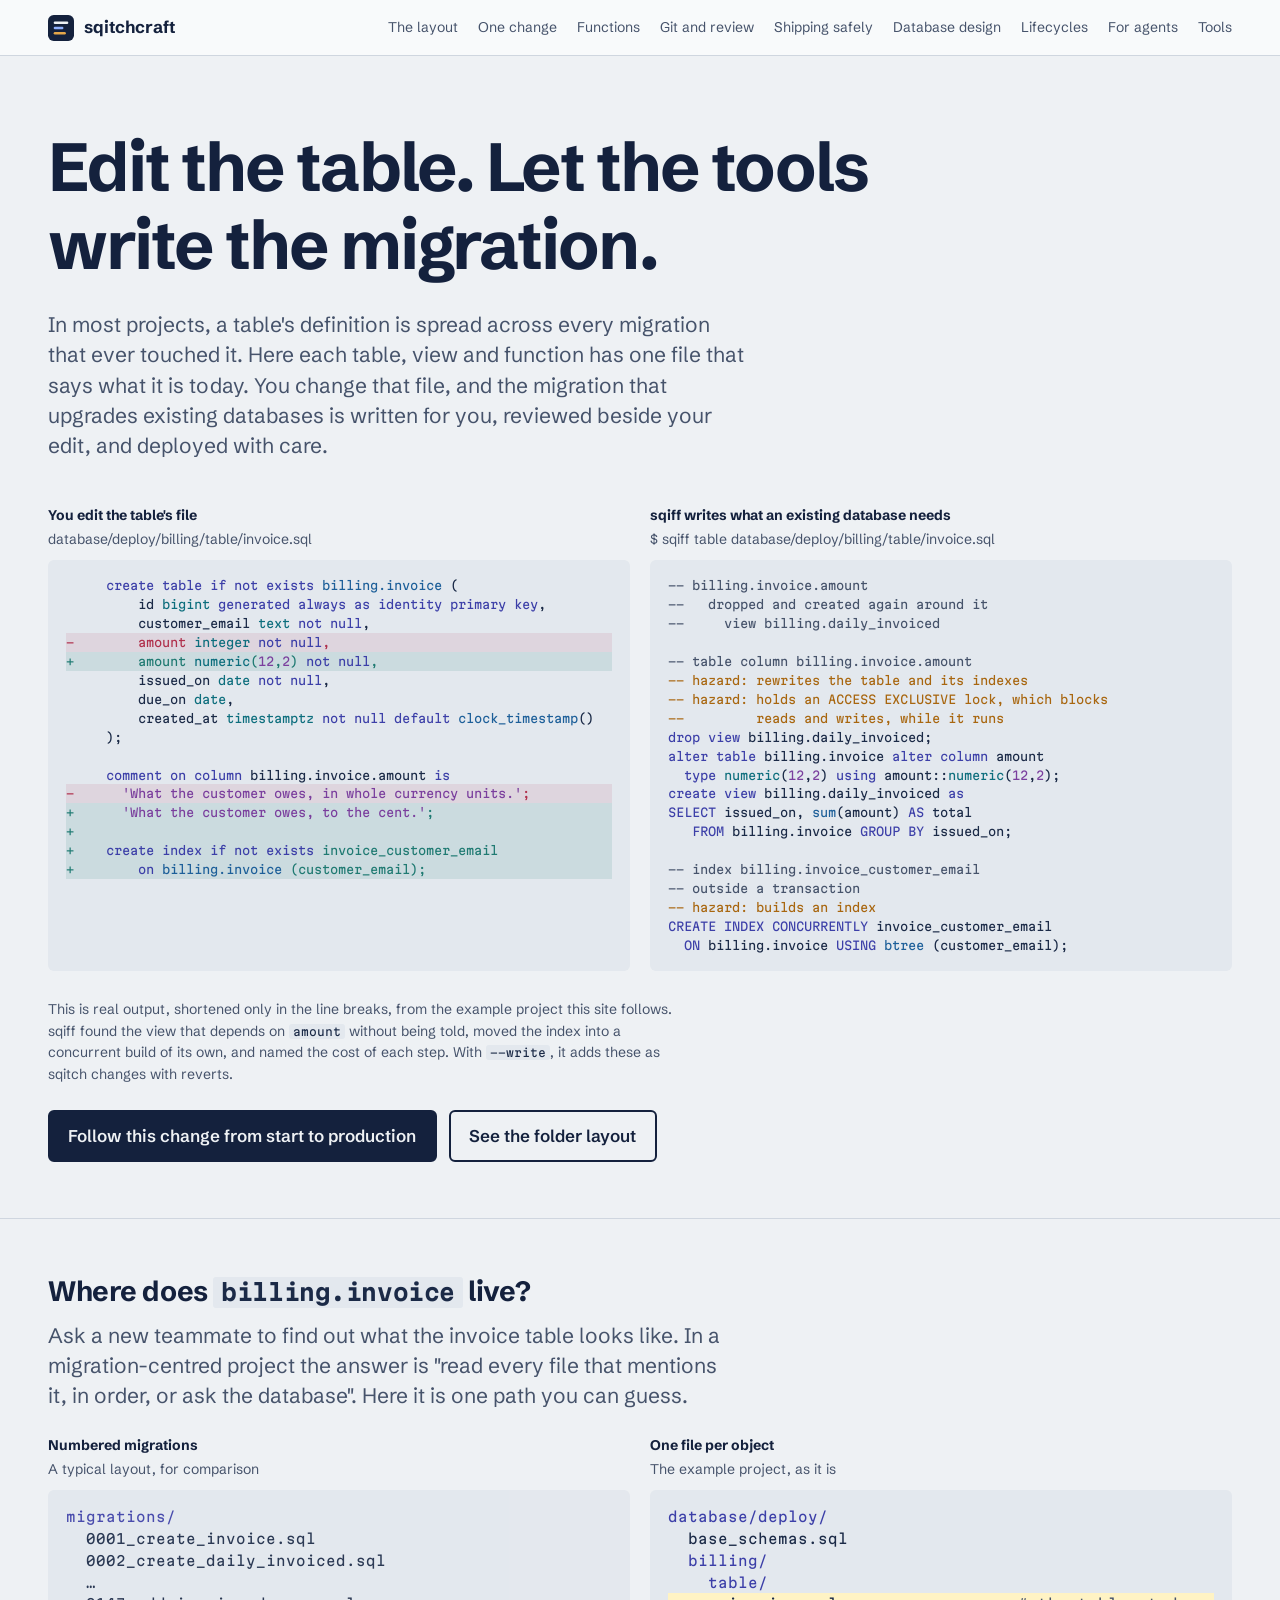
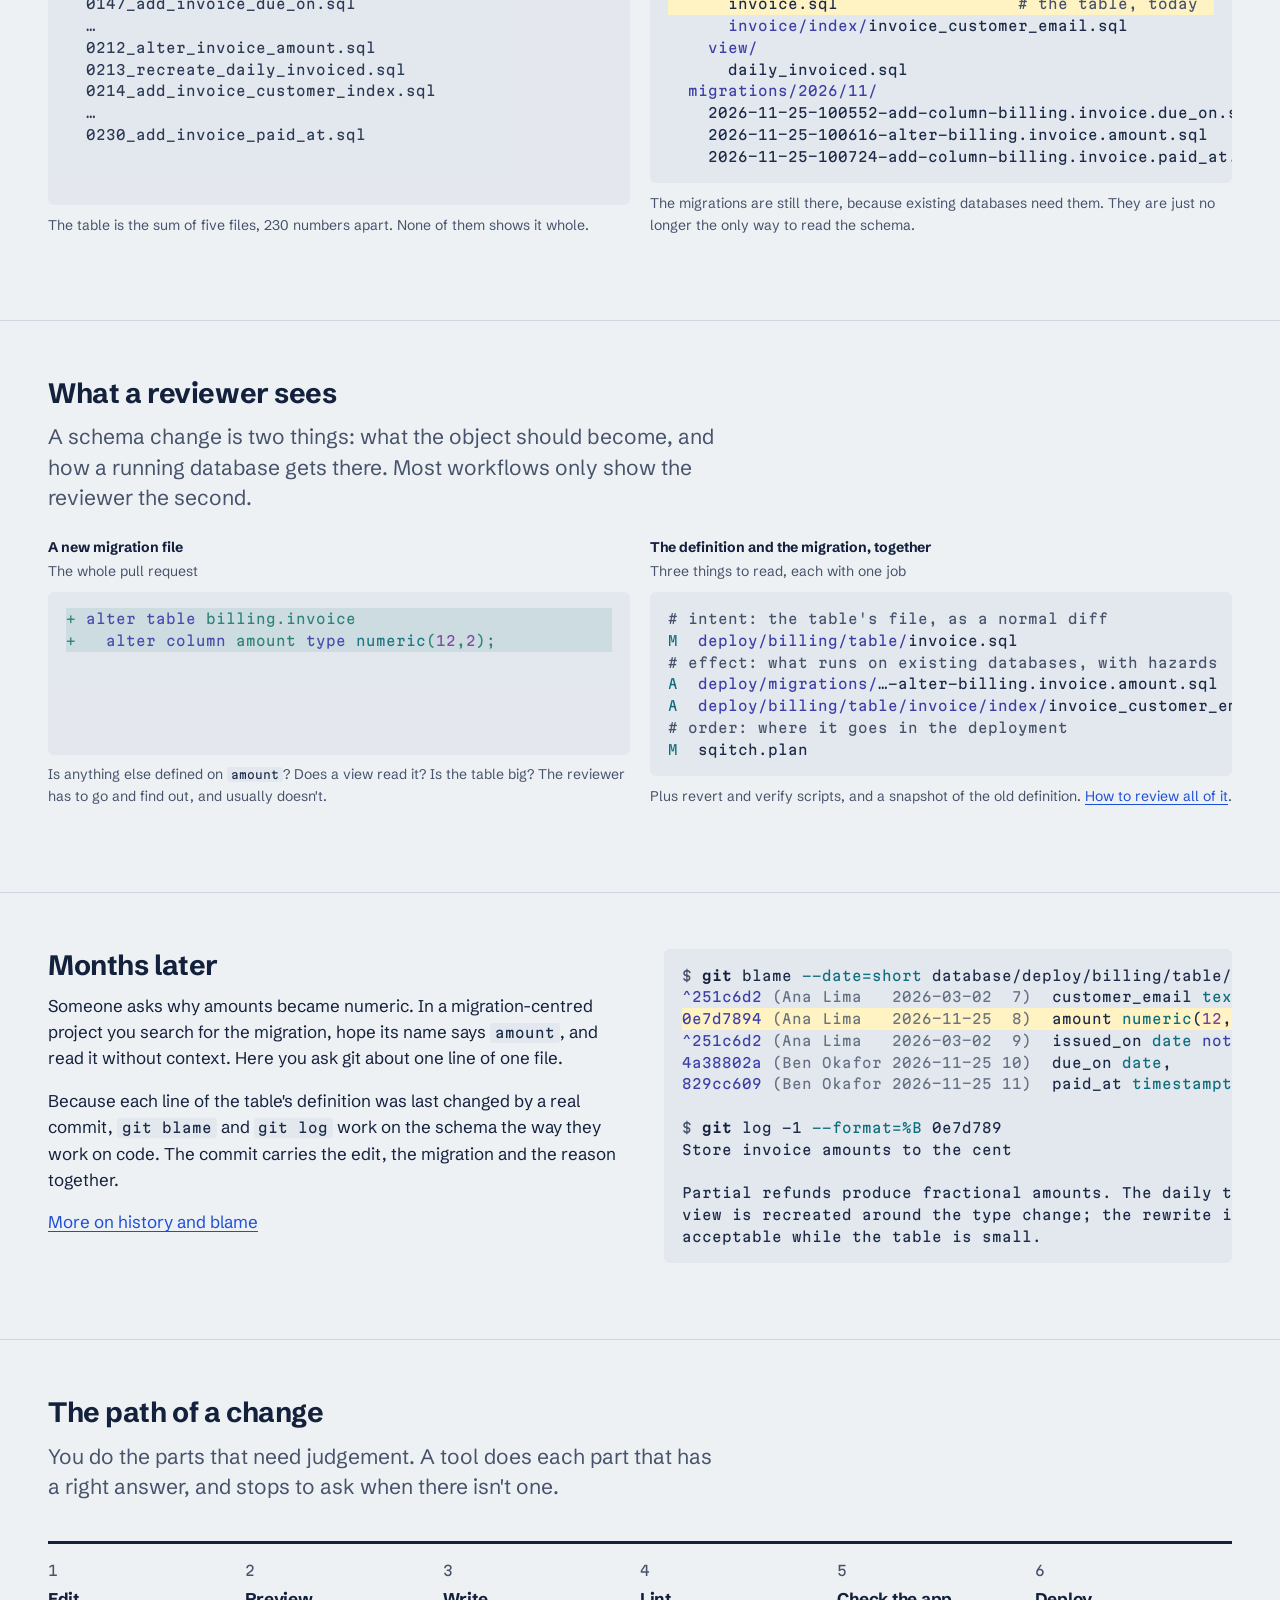
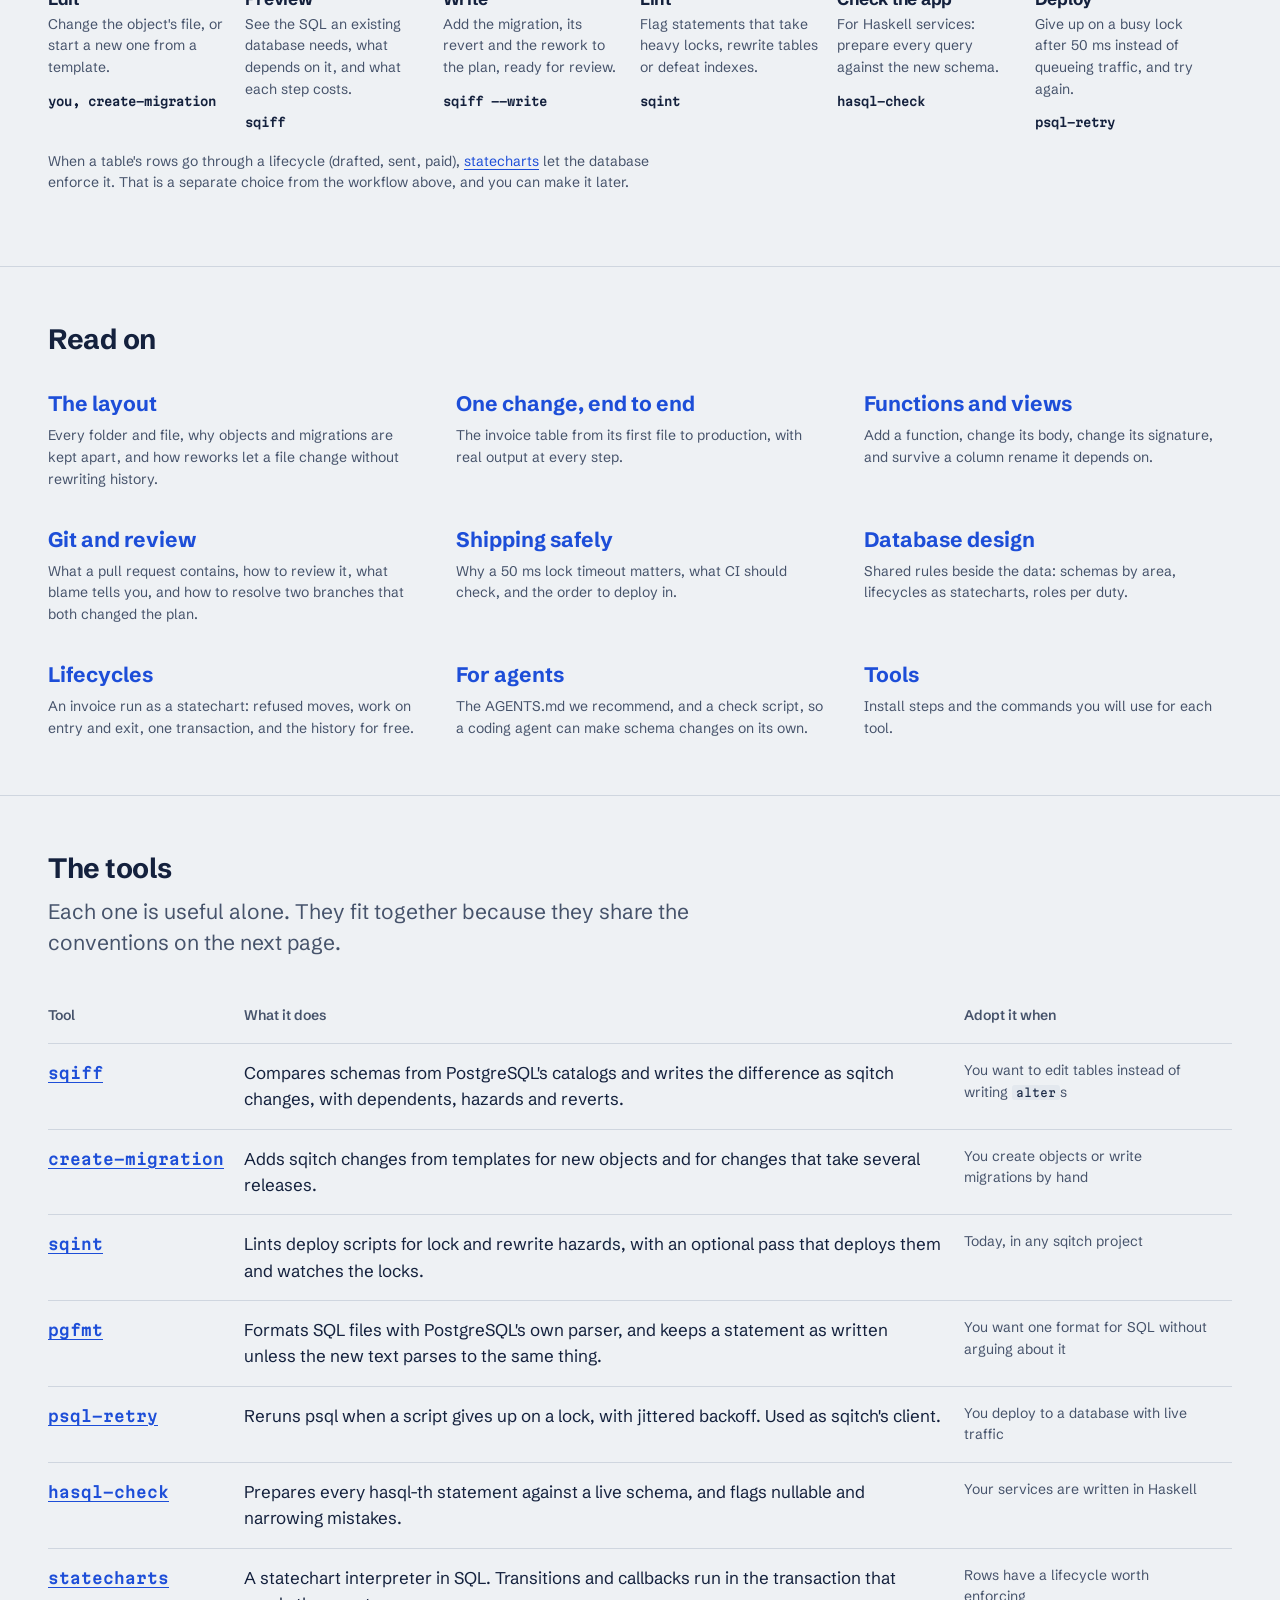
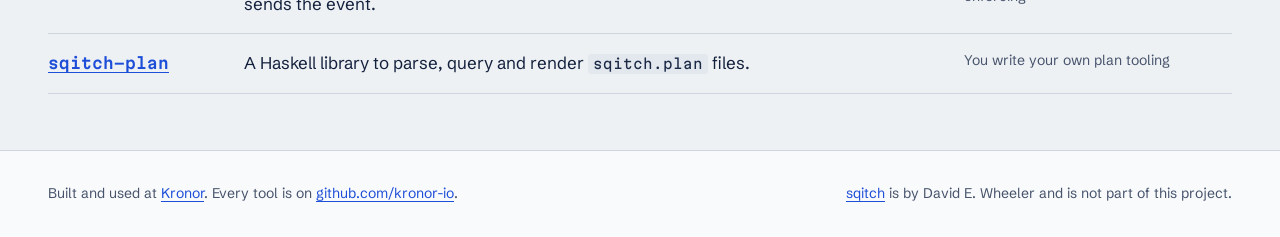
==== index.html @ e442144e "Lifecycles: a page on running an invoice's lifecycle as a statechart The statecharts section of Data" ====
<!doctype html>
<html lang="en">
<head>
<meta charset="utf-8">
<meta name="viewport" content="width=device-width, initial-scale=1">
<title>sqitchcraft: PostgreSQL schema changes with sqitch</title>
<meta name="description" content="Keep each PostgreSQL table, view and function in one file that says what it is today. Edit it, and let the tools write, check and deploy the migration.">
<link rel="preconnect" href="https://fonts.googleapis.com">
<link rel="preconnect" href="https://fonts.gstatic.com" crossorigin>
<link rel="stylesheet" href="https://fonts.googleapis.com/css2?family=Martian+Mono:wght@400;600&family=Schibsted+Grotesk:wght@400;600;700&display=swap">
<link rel="stylesheet" href="assets/style.css">
<link rel="icon" href="assets/mark.svg" type="image/svg+xml">
</head>
<body>
<a class="skip" href="#main">Skip to content</a>
<header class="top">
  <div class="top-inner">
    <a class="brand" href="index.html"><img src="assets/mark.svg" alt="" width="26" height="26">sqitchcraft</a>
    <nav aria-label="Site">
      <a href="layout.html">The layout</a>
      <a href="workflow.html">One change</a>
      <a href="functions.html">Functions</a>
      <a href="git.html">Git and review</a>
      <a href="pipeline.html">Shipping safely</a>
      <a href="architecture.html">Database design</a>
      <a href="lifecycles.html">Lifecycles</a>
      <a href="agents.html">For agents</a>
      <a href="tools.html">Tools</a>
    </nav>
  </div>
</header>

<main id="main">
  <section class="hero-split">
    <h1>Edit the table. Let the tools write the migration.</h1>
    <p class="lede">In most projects, a table's definition is spread across every migration that ever touched it. Here each table, view and function has one file that says what it is today. You change that file, and the migration that upgrades existing databases is written for you, reviewed beside your edit, and deployed with care.</p>

    <div class="compare">
      <div class="pane">
        <p class="pane-label">You edit the table's file</p>
        <p class="pane-sub">database/deploy/billing/table/invoice.sql</p>
<pre data-lang="sql">     create table if not exists billing.invoice (
         id bigint generated always as identity primary key,
         customer_email text not null,
<span class="del">-        amount integer not null,</span>
<span class="add">+        amount numeric(12,2) not null,</span>
         issued_on date not null,
         due_on date,
         created_at timestamptz not null default clock_timestamp()
     );

     comment on column billing.invoice.amount is
<span class="del">-      'What the customer owes, in whole currency units.';</span>
<span class="add">+      'What the customer owes, to the cent.';</span>
<span class="add">+</span>
<span class="add">+    create index if not exists invoice_customer_email</span>
<span class="add">+        on billing.invoice (customer_email);</span></pre>
      </div>
      <div class="pane">
        <p class="pane-label">sqiff writes what an existing database needs</p>
        <p class="pane-sub">$ sqiff table database/deploy/billing/table/invoice.sql</p>
<pre data-lang="sql"><span class="c">-- billing.invoice.amount
--   dropped and created again around it
--     view billing.daily_invoiced</span>

<span class="c">-- table column billing.invoice.amount</span>
<span class="w">-- hazard: rewrites the table and its indexes
-- hazard: holds an ACCESS EXCLUSIVE lock, which blocks
--         reads and writes, while it runs</span>
drop view billing.daily_invoiced;
alter table billing.invoice alter column amount
  type numeric(12,2) using amount::numeric(12,2);
create view billing.daily_invoiced as
SELECT issued_on, sum(amount) AS total
   FROM billing.invoice GROUP BY issued_on;

<span class="c">-- index billing.invoice_customer_email
-- outside a transaction</span>
<span class="w">-- hazard: builds an index</span>
CREATE INDEX CONCURRENTLY invoice_customer_email
  ON billing.invoice USING btree (customer_email);</pre>
      </div>
    </div>
    <p class="arrow-note">This is real output, shortened only in the line breaks, from the example project this site follows. sqiff found the view that depends on <code>amount</code> without being told, moved the index into a concurrent build of its own, and named the cost of each step. With <code>--write</code>, it adds these as sqitch changes with reverts.</p>
    <div class="actions" style="display:flex;gap:.75rem;flex-wrap:wrap;margin-top:1.5rem">
      <a class="button primary" href="workflow.html">Follow this change from start to production</a>
      <a class="button" href="layout.html">See the folder layout</a>
    </div>
  </section>

  <section class="band">
    <div class="band-inner">
      <h2>Where does <code>billing.invoice</code> live?</h2>
      <p class="intro">Ask a new teammate to find out what the invoice table looks like. In a migration-centred project the answer is "read every file that mentions it, in order, or ask the database". Here it is one path you can guess.</p>
      <div class="compare">
        <div class="pane dim">
          <p class="pane-label">Numbered migrations</p>
          <p class="pane-sub">A typical layout, for comparison</p>
<pre data-lang="tree">migrations/
  0001_create_invoice.sql
  0002_create_daily_invoiced.sql
  …
  0147_add_invoice_due_on.sql
  …
  0212_alter_invoice_amount.sql
  0213_recreate_daily_invoiced.sql
  0214_add_invoice_customer_index.sql
  …
  0230_add_invoice_paid_at.sql</pre>
          <p class="pane-note">The table is the sum of five files, 230 numbers apart. None of them shows it whole.</p>
        </div>
        <div class="pane">
          <p class="pane-label">One file per object</p>
          <p class="pane-sub">The example project, as it is</p>
<pre data-lang="tree">database/deploy/
  base_schemas.sql
  billing/
    table/
<span class="hl">      invoice.sql                  <span class="c"># the table, today</span></span>
      invoice/index/invoice_customer_email.sql
    view/
      daily_invoiced.sql
  migrations/2026/11/
    2026-11-25-100552-add-column-billing.invoice.due_on.sql
    2026-11-25-100616-alter-billing.invoice.amount.sql
    2026-11-25-100724-add-column-billing.invoice.paid_at.sql</pre>
          <p class="pane-note">The migrations are still there, because existing databases need them. They are just no longer the only way to read the schema.</p>
        </div>
      </div>
    </div>
  </section>

  <section class="band">
    <div class="band-inner">
      <h2>What a reviewer sees</h2>
      <p class="intro">A schema change is two things: what the object should become, and how a running database gets there. Most workflows only show the reviewer the second.</p>
      <div class="compare">
        <div class="pane dim">
          <p class="pane-label">A new migration file</p>
          <p class="pane-sub">The whole pull request</p>
<pre data-lang="sql"><span class="add">+ alter table billing.invoice</span>
<span class="add">+   alter column amount type numeric(12,2);</span></pre>
          <p class="pane-note">Is anything else defined on <code>amount</code>? Does a view read it? Is the table big? The reviewer has to go and find out, and usually doesn't.</p>
        </div>
        <div class="pane">
          <p class="pane-label">The definition and the migration, together</p>
          <p class="pane-sub">Three things to read, each with one job</p>
<pre data-lang="tree"><span class="c"># intent: the table's file, as a normal diff</span>
M  deploy/billing/table/invoice.sql
<span class="c"># effect: what runs on existing databases, with hazards</span>
A  deploy/migrations/…-alter-billing.invoice.amount.sql
A  deploy/billing/table/invoice/index/invoice_customer_email.sql
<span class="c"># order: where it goes in the deployment</span>
M  sqitch.plan</pre>
          <p class="pane-note">Plus revert and verify scripts, and a snapshot of the old definition. <a href="git.html#review">How to review all of it</a>.</p>
        </div>
      </div>
    </div>
  </section>

  <section class="band">
    <div class="band-inner two">
      <div>
        <h2>Months later</h2>
        <p>Someone asks why amounts became numeric. In a migration-centred project you search for the migration, hope its name says <code>amount</code>, and read it without context. Here you ask git about one line of one file.</p>
        <p>Because each line of the table's definition was last changed by a real commit, <code>git blame</code> and <code>git log</code> work on the schema the way they work on code. The commit carries the edit, the migration and the reason together.</p>
        <p><a href="git.html#history">More on history and blame</a></p>
      </div>
      <div>
<pre data-lang="gitout"><span class="p">$ </span>git blame --date=short database/deploy/billing/table/invoice.sql
^251c6d2 (Ana Lima   2026-03-02  7)  customer_email text not null,
<span class="hl">0e7d7894 (Ana Lima   2026-11-25  8)  amount numeric(12,2) not null,</span>
^251c6d2 (Ana Lima   2026-03-02  9)  issued_on date not null,
4a38802a (Ben Okafor 2026-11-25 10)  due_on date,
829cc609 (Ben Okafor 2026-11-25 11)  paid_at timestamptz,

<span class="p">$ </span>git log -1 --format=%B 0e7d789
Store invoice amounts to the cent

Partial refunds produce fractional amounts. The daily total
view is recreated around the type change; the rewrite is
acceptable while the table is small.</pre>
      </div>
    </div>
  </section>

  <section class="band">
    <div class="band-inner">
      <h2>The path of a change</h2>
      <p class="intro">You do the parts that need judgement. A tool does each part that has a right answer, and stops to ask when there isn't one.</p>
      <ol class="path">
        <li>
          <h3>Edit</h3>
          <p>Change the object's file, or start a new one from a template.</p>
          <span class="tool">you, create-migration</span>
        </li>
        <li>
          <h3>Preview</h3>
          <p>See the SQL an existing database needs, what depends on it, and what each step costs.</p>
          <span class="tool">sqiff</span>
        </li>
        <li>
          <h3>Write</h3>
          <p>Add the migration, its revert and the rework to the plan, ready for review.</p>
          <span class="tool">sqiff --write</span>
        </li>
        <li>
          <h3>Lint</h3>
          <p>Flag statements that take heavy locks, rewrite tables or defeat indexes.</p>
          <span class="tool">sqint</span>
        </li>
        <li>
          <h3>Check the app</h3>
          <p>For Haskell services: prepare every query against the new schema.</p>
          <span class="tool">hasql-check</span>
        </li>
        <li>
          <h3>Deploy</h3>
          <p>Give up on a busy lock after 50&nbsp;ms instead of queueing traffic, and try again.</p>
          <span class="tool">psql-retry</span>
        </li>
      </ol>
      <p class="arrow-note">When a table's rows go through a lifecycle (drafted, sent, paid), <a href="lifecycles.html">statecharts</a> let the database enforce it. That is a separate choice from the workflow above, and you can make it later.</p>
    </div>
  </section>

  <section class="band">
    <div class="band-inner">
      <h2>Read on</h2>
      <ul class="chapters">
        <li><a href="layout.html">The layout</a><p>Every folder and file, why objects and migrations are kept apart, and how reworks let a file change without rewriting history.</p></li>
        <li><a href="workflow.html">One change, end to end</a><p>The invoice table from its first file to production, with real output at every step.</p></li>
        <li><a href="functions.html">Functions and views</a><p>Add a function, change its body, change its signature, and survive a column rename it depends on.</p></li>
        <li><a href="git.html">Git and review</a><p>What a pull request contains, how to review it, what blame tells you, and how to resolve two branches that both changed the plan.</p></li>
        <li><a href="pipeline.html">Shipping safely</a><p>Why a 50&nbsp;ms lock timeout matters, what CI should check, and the order to deploy in.</p></li>
        <li><a href="architecture.html">Database design</a><p>Shared rules beside the data: schemas by area, lifecycles as statecharts, roles per duty.</p></li>
        <li><a href="lifecycles.html">Lifecycles</a><p>An invoice run as a statechart: refused moves, work on entry and exit, one transaction, and the history for free.</p></li>
        <li><a href="agents.html">For agents</a><p>The AGENTS.md we recommend, and a check script, so a coding agent can make schema changes on its own.</p></li>
        <li><a href="tools.html">Tools</a><p>Install steps and the commands you will use for each tool.</p></li>
      </ul>
    </div>
  </section>

  <section class="band">
    <div class="band-inner">
      <h2>The tools</h2>
      <p class="intro">Each one is useful alone. They fit together because they share the conventions on the next page.</p>
      <table class="tools">
        <thead><tr><th scope="col">Tool</th><th scope="col">What it does</th><th scope="col">Adopt it when</th></tr></thead>
        <tbody>
          <tr><td><a href="tools.html#sqiff">sqiff</a></td><td>Compares schemas from PostgreSQL's catalogs and writes the difference as sqitch changes, with dependents, hazards and reverts.</td><td class="kind">You want to edit tables instead of writing <code>alter</code>s</td></tr>
          <tr><td><a href="tools.html#create-migration">create-migration</a></td><td>Adds sqitch changes from templates for new objects and for changes that take several releases.</td><td class="kind">You create objects or write migrations by hand</td></tr>
          <tr><td><a href="tools.html#sqint">sqint</a></td><td>Lints deploy scripts for lock and rewrite hazards, with an optional pass that deploys them and watches the locks.</td><td class="kind">Today, in any sqitch project</td></tr>
          <tr><td><a href="tools.html#pgfmt">pgfmt</a></td><td>Formats SQL files with PostgreSQL's own parser, and keeps a statement as written unless the new text parses to the same thing.</td><td class="kind">You want one format for SQL without arguing about it</td></tr>
          <tr><td><a href="tools.html#psql-retry">psql-retry</a></td><td>Reruns psql when a script gives up on a lock, with jittered backoff. Used as sqitch's client.</td><td class="kind">You deploy to a database with live traffic</td></tr>
          <tr><td><a href="tools.html#hasql-check">hasql-check</a></td><td>Prepares every hasql-th statement against a live schema, and flags nullable and narrowing mistakes.</td><td class="kind">Your services are written in Haskell</td></tr>
          <tr><td><a href="tools.html#statecharts">statecharts</a></td><td>A statechart interpreter in SQL. Transitions and callbacks run in the transaction that sends the event.</td><td class="kind">Rows have a lifecycle worth enforcing</td></tr>
          <tr><td><a href="tools.html#sqitch-plan">sqitch-plan</a></td><td>A Haskell library to parse, query and render <code>sqitch.plan</code> files.</td><td class="kind">You write your own plan tooling</td></tr>
        </tbody>
      </table>
    </div>
  </section>
</main>

<footer>
  <div class="inner">
    <p>Built and used at <a href="https://kronor.io">Kronor</a>. Every tool is on <a href="https://github.com/kronor-io">github.com/kronor-io</a>.</p>
    <p><a href="https://sqitch.org">sqitch</a> is by David E. Wheeler and is not part of this project.</p>
  </div>
</footer>
<script src="assets/highlight.js" defer></script>
</body>
</html>
---- assets/style.css ----
/* sqitchcraft. One stylesheet, no build step. */

:root {
  --paper: #eef1f4;
  --sheet: #f8fafb;
  --ink: #14213d;
  --ink-soft: #46536b;
  --rule: #cfd6df;
  --link: #1d4ed8;
  --ok: #1f7a72;
  --warn: #a8660f;
  --block: #b0304c;
  --code-bg: #e3e8ee;
  --code-ink: #1b2a47;
  --mark: #fff3c4;

  --font-text: "Schibsted Grotesk", system-ui, sans-serif;
  --font-code: "Martian Mono", ui-monospace, monospace;

  --measure: 68ch;
  --step--1: 0.875rem;
  --step-0: 1.0625rem;
  --step-1: 1.3125rem;
  --step-2: 1.75rem;
  --step-3: 2.5rem;
  --step-4: 3.5rem;
}

@media (prefers-color-scheme: dark) {
  :root:not([data-theme="light"]) {
    --paper: #0f1626;
    --sheet: #151e31;
    --ink: #e4e9f2;
    --ink-soft: #a3aec2;
    --rule: #2a3550;
    --link: #8fb0ff;
    --ok: #5cc5b8;
    --warn: #e5a74a;
    --block: #f07a92;
    --code-bg: #1b2640;
    --code-ink: #d7e0f0;
    --mark: #3a3420;
  }
}

*,
*::before,
*::after { box-sizing: border-box; }

html { -webkit-text-size-adjust: 100%; }

body {
  margin: 0;
  background: var(--paper);
  color: var(--ink);
  font-family: var(--font-text);
  font-size: var(--step-0);
  line-height: 1.55;
}

a { color: var(--link); text-underline-offset: 0.18em; }
a:hover { text-decoration-thickness: 2px; }

:focus-visible {
  outline: 3px solid var(--link);
  outline-offset: 2px;
  border-radius: 2px;
}

h1, h2, h3, h4 {
  line-height: 1.15;
  font-weight: 700;
  letter-spacing: -0.015em;
  margin: 0;
}
h1 { font-size: var(--step-4); letter-spacing: -0.03em; }
h2 { font-size: var(--step-2); margin-top: 3.5rem; margin-bottom: 0.75rem; }
h3 { font-size: var(--step-1); margin-top: 2.25rem; margin-bottom: 0.5rem; }
h4 { font-size: var(--step-0); margin-top: 1.5rem; margin-bottom: 0.25rem; }

p, ul, ol { margin: 0 0 1rem; max-width: var(--measure); }
li { margin-bottom: 0.35rem; }
li > ul, li > ol { margin-top: 0.35rem; }

code, pre, kbd { font-family: var(--font-code); font-size: 0.8em; }
:not(pre) > code {
  background: var(--code-bg);
  color: var(--code-ink);
  padding: 0.1em 0.35em;
  border-radius: 3px;
  overflow-wrap: anywhere;
}
pre {
  background: var(--code-bg);
  color: var(--code-ink);
  padding: 1rem 1.15rem;
  border-radius: 6px;
  overflow-x: auto;
  line-height: 1.6;
  margin: 0 0 1.25rem;
  max-width: 100%;
  tab-size: 4;
}
pre .c { color: var(--ink-soft); }
pre .w { color: var(--warn); }
pre .b { color: var(--block); }
pre .o { color: var(--ok); }
pre .p { color: var(--ink-soft); user-select: none; }

.skip {
  position: absolute; left: -999px; top: 0;
  background: var(--ink); color: var(--paper); padding: 0.5rem 1rem;
}
.skip:focus { left: 1rem; z-index: 10; }

/* Top bar */
.top {
  border-bottom: 1px solid var(--rule);
  background: var(--sheet);
}
.top-inner {
  max-width: 76rem;
  margin: 0 auto;
  padding: 0.85rem 1rem;
  display: flex;
  gap: 1.5rem;
  align-items: center;
  flex-wrap: wrap;
}
.brand {
  font-weight: 700;
  color: var(--ink);
  text-decoration: none;
  display: flex;
  align-items: center;
  gap: 0.6rem;
  margin-right: auto;
}
.brand svg { flex: none; }
.top nav { display: flex; gap: 1.25rem; flex-wrap: wrap; font-size: var(--step--1); }
.top nav a { color: var(--ink-soft); text-decoration: none; padding: 0.2rem 0; }
.top nav a:hover { color: var(--ink); }
.top nav a[aria-current="page"] { color: var(--ink); box-shadow: inset 0 -2px 0 var(--ink); }

/* Landing */
.hero {
  max-width: 76rem;
  margin: 0 auto;
  padding: 4.5rem 1rem 3rem;
  display: grid;
  grid-template-columns: minmax(0, 5fr) minmax(0, 7fr);
  gap: 3rem;
  align-items: start;
}
.hero h1 { max-width: 13ch; }
.hero .lede {
  font-size: var(--step-1);
  line-height: 1.45;
  color: var(--ink-soft);
  margin-top: 1.5rem;
  max-width: 34ch;
}
.hero .actions { display: flex; gap: 0.75rem; flex-wrap: wrap; margin-top: 2rem; }

.button {
  display: inline-block;
  padding: 0.7rem 1.15rem;
  border-radius: 6px;
  font-weight: 600;
  text-decoration: none;
  border: 2px solid var(--ink);
  color: var(--ink);
}
.button.primary { background: var(--ink); color: var(--paper); }
.button:hover { text-decoration: none; filter: brightness(1.12); }

/* The annotated plan: the page's one bold element */
.ledger {
  background: var(--sheet);
  border: 1px solid var(--rule);
  border-radius: 8px;
  font-family: var(--font-code);
  font-size: 0.74rem;
  line-height: 1.5;
  overflow: hidden;
  margin: 0;
}
.ledger-head {
  display: flex;
  justify-content: space-between;
  gap: 1rem;
  padding: 0.6rem 1rem;
  border-bottom: 1px solid var(--rule);
  color: var(--ink-soft);
}
.ledger ol { list-style: none; margin: 0; padding: 0.4rem 0; max-width: none; }
.ledger li {
  display: grid;
  grid-template-columns: 2.2rem minmax(0, 1fr) 8.5rem;
  gap: 0.75rem;
  padding: 0.3rem 1rem 0.3rem 0;
  margin: 0;
  align-items: baseline;
}
.ledger li:nth-child(odd) { background: color-mix(in srgb, var(--code-bg) 45%, transparent); }
.ledger .n { text-align: right; color: var(--ink-soft); opacity: 0.6; user-select: none; }
.ledger .line { overflow-wrap: anywhere; }
.ledger .line .note { color: var(--ink-soft); }
.ledger .who {
  font-family: var(--font-text);
  font-size: 0.78rem;
  font-weight: 600;
  text-align: right;
  white-space: nowrap;
}
.who.author { color: var(--ink); }
.who.write { color: var(--link); }
.who.lint { color: var(--warn); }
.who.deploy { color: var(--ok); }
.who.lifecycle { color: var(--block); }
.ledger-foot {
  padding: 0.7rem 1rem;
  border-top: 1px solid var(--rule);
  font-family: var(--font-text);
  font-size: var(--step--1);
  color: var(--ink-soft);
}

.band { border-top: 1px solid var(--rule); }
.band-inner { max-width: 76rem; margin: 0 auto; padding: 3.5rem 1rem; }
.band h2 { margin-top: 0; }
.band .intro { color: var(--ink-soft); font-size: var(--step-1); line-height: 1.45; max-width: 52ch; }

/* The path of a change: a real sequence, so it is numbered */
.path {
  list-style: none;
  counter-reset: step;
  padding: 0;
  margin: 2.5rem 0 0;
  max-width: none;
  display: grid;
  grid-template-columns: repeat(6, minmax(0, 1fr));
  border-top: 3px solid var(--ink);
}
.path li {
  counter-increment: step;
  padding: 1rem 1.1rem 0 0;
  margin: 0;
  position: relative;
}
.path li::before {
  content: counter(step);
  display: block;
  font-family: var(--font-code);
  font-size: var(--step--1);
  color: var(--ink-soft);
  margin-bottom: 0.4rem;
}
.path h3 { margin: 0 0 0.35rem; font-size: var(--step-0); }
.path p { font-size: var(--step--1); color: var(--ink-soft); margin-bottom: 0.5rem; }
.path .tool { font-family: var(--font-code); font-size: 0.75rem; font-weight: 600; }

/* Tool index */
.tools { width: 100%; border-collapse: collapse; margin-top: 2rem; }
.tools th, .tools td {
  text-align: left;
  vertical-align: top;
  padding: 1rem 1.25rem 1rem 0;
  border-bottom: 1px solid var(--rule);
}
.tools th { font-size: var(--step--1); color: var(--ink-soft); font-weight: 600; }
.tools td:first-child { white-space: nowrap; }
.tools td:first-child a { font-family: var(--font-code); font-weight: 600; font-size: 0.95rem; }
.tools .kind { color: var(--ink-soft); font-size: var(--step--1); }

.two {
  display: grid;
  grid-template-columns: minmax(0, 1fr) minmax(0, 1fr);
  gap: 3rem;
  align-items: start;
}

/* Docs pages */
.doc {
  max-width: 76rem;
  margin: 0 auto;
  padding: 2.5rem 1rem 5rem;
  display: grid;
  grid-template-columns: 14rem minmax(0, 1fr);
  gap: 3.5rem;
}
.toc {
  position: sticky;
  top: 1.5rem;
  align-self: start;
  font-size: var(--step--1);
}
.toc p { font-weight: 700; margin-bottom: 0.5rem; }
.toc ol, .toc ul { list-style: none; padding: 0; margin: 0; }
.toc li { margin: 0; }
.toc a {
  display: block;
  color: var(--ink-soft);
  text-decoration: none;
  padding: 0.3rem 0 0.3rem 0.75rem;
  border-left: 2px solid var(--rule);
}
.toc a:hover { color: var(--ink); border-left-color: var(--ink); }

.doc article { min-width: 0; }
.doc article > h1 { font-size: var(--step-3); max-width: 22ch; }
.doc .lede {
  font-size: var(--step-1);
  line-height: 1.45;
  color: var(--ink-soft);
  margin: 1.25rem 0 2rem;
  max-width: 56ch;
}

.callout {
  border-left: 4px solid var(--ink);
  background: var(--sheet);
  padding: 0.9rem 1.15rem;
  margin: 0 0 1.25rem;
  max-width: var(--measure);
  border-radius: 0 6px 6px 0;
}
.callout p:last-child { margin-bottom: 0; }
.callout.warn { border-left-color: var(--warn); }
.callout.rule { border-left-color: var(--block); }

.filename {
  font-family: var(--font-code);
  font-size: 0.75rem;
  color: var(--ink-soft);
  margin: 0 0 0.35rem;
}
.filename + pre { margin-top: 0; }

table.plain { border-collapse: collapse; margin: 0 0 1.5rem; width: 100%; font-size: var(--step--1); }
table.plain th, table.plain td {
  text-align: left;
  vertical-align: top;
  padding: 0.55rem 1rem 0.55rem 0;
  border-bottom: 1px solid var(--rule);
}
table.plain th { color: var(--ink-soft); font-weight: 600; }
.table-wrap { overflow-x: auto; max-width: 100%; }

.sev { font-family: var(--font-code); font-size: 0.72rem; font-weight: 700; }
.sev.block { color: var(--block); }
.sev.warn { color: var(--warn); }
.sev.info { color: var(--ink-soft); }

.tool-head {
  display: flex;
  flex-wrap: wrap;
  align-items: baseline;
  gap: 0.5rem 1rem;
  margin-top: 4rem;
  padding-top: 1.5rem;
  border-top: 3px solid var(--ink);
}
.tool-head h2 { margin: 0; font-family: var(--font-code); font-size: var(--step-2); letter-spacing: -0.02em; }
.tool-head a { font-size: var(--step--1); }
.tool-head + p { font-size: var(--step-1); line-height: 1.45; margin-top: 0.75rem; }

.next {
  margin-top: 4rem;
  padding-top: 1.5rem;
  border-top: 1px solid var(--rule);
  display: flex;
  justify-content: space-between;
  gap: 1rem;
  flex-wrap: wrap;
}
.next a { font-weight: 600; }

footer {
  border-top: 1px solid var(--rule);
  background: var(--sheet);
  color: var(--ink-soft);
  font-size: var(--step--1);
}
footer .inner {
  max-width: 76rem;
  margin: 0 auto;
  padding: 2rem 1rem;
  display: flex;
  flex-wrap: wrap;
  gap: 1rem 2rem;
  justify-content: space-between;
}
footer p { margin: 0; }

@media (max-width: 64rem) {
  .hero { grid-template-columns: minmax(0, 1fr); padding-top: 3rem; }
  .hero h1 { max-width: 16ch; }
  .path { grid-template-columns: repeat(3, minmax(0, 1fr)); row-gap: 1.75rem; }
  .doc { grid-template-columns: minmax(0, 1fr); gap: 1.5rem; }
  .toc { position: static; border-bottom: 1px solid var(--rule); padding-bottom: 1rem; }
  .toc ol, .toc ul { display: flex; flex-wrap: wrap; gap: 0.25rem 1rem; }
  .toc a { border-left: 0; padding: 0.2rem 0; }
}

@media (max-width: 40rem) {
  :root { --step-4: 2.4rem; --step-3: 2rem; --step-2: 1.5rem; }
  .path { grid-template-columns: minmax(0, 1fr); }
  .two { grid-template-columns: minmax(0, 1fr); gap: 1rem; }
  .ledger li { grid-template-columns: 1.6rem minmax(0, 1fr); }
  .ledger .who { grid-column: 2; text-align: left; }
  .tools thead { display: none; }
  .tools tr { display: block; border-bottom: 1px solid var(--rule); padding: 0.75rem 0; }
  .tools td { display: block; border: 0; padding: 0.15rem 0; }
}

@media (prefers-reduced-motion: no-preference) {
  .ledger li { animation: settle 0.5s ease-out both; animation-delay: calc(var(--i, 0) * 70ms); }
  @keyframes settle { from { opacity: 0; transform: translateY(4px); } to { opacity: 1; transform: none; } }
}

/* Side-by-side comparisons: the site's main explanatory device */
.compare {
  display: grid;
  grid-template-columns: minmax(0, 1fr) minmax(0, 1fr);
  gap: 1.25rem;
  margin: 1.5rem 0 1.75rem;
}
.compare.wide { max-width: none; }
.pane { min-width: 0; display: flex; flex-direction: column; }
.pane-label {
  font-weight: 700;
  font-size: var(--step--1);
  margin: 0 0 0.15rem;
}
.pane-sub {
  font-size: var(--step--1);
  color: var(--ink-soft);
  margin: 0 0 0.6rem;
}
.pane pre { flex: 1; margin-bottom: 0; }
.pane.dim pre { opacity: 0.92; }
.pane-note {
  font-size: var(--step--1);
  color: var(--ink-soft);
  margin: 0.6rem 0 0;
}

/* Diff lines keep their +/- so color is never the only signal */
pre .add { color: var(--ok); background: color-mix(in srgb, var(--ok) 12%, transparent); display: inline-block; min-width: 100%; }
pre .del { color: var(--block); background: color-mix(in srgb, var(--block) 10%, transparent); display: inline-block; min-width: 100%; }
pre .hl { background: var(--mark); display: inline-block; min-width: 100%; }
pre .dim { opacity: 0.55; }

.kicker {
  font-size: var(--step-1);
  line-height: 1.45;
  max-width: 56ch;
}

/* Hero built from the core comparison */
.hero-split {
  max-width: 76rem;
  margin: 0 auto;
  padding: 4.5rem 1rem 3.5rem;
}
.hero-split h1 { max-width: 22ch; font-size: clamp(2.4rem, 5.5vw, 4.25rem); }
.hero-split .lede {
  font-size: var(--step-1);
  line-height: 1.45;
  color: var(--ink-soft);
  margin: 1.5rem 0 0;
  max-width: 54ch;
}
.hero-split .compare { margin-top: 2.75rem; }
.hero-split .pane pre { font-size: 0.74rem; }
.arrow-note {
  font-size: var(--step--1);
  color: var(--ink-soft);
  margin-top: 1rem;
  max-width: 70ch;
}

/* Upgrade timelines */
.lanes { margin: 1.25rem 0 1.75rem; display: grid; gap: 0.75rem; max-width: 52rem; }
.lane { display: grid; grid-template-columns: 11rem minmax(0, 1fr); gap: 1rem; align-items: center; }
.lane > span { font-size: var(--step--1); font-weight: 600; }
.lane ol {
  list-style: none; margin: 0; padding: 0; max-width: none;
  display: flex; flex-wrap: wrap; gap: 0.4rem; align-items: center;
}
.lane li {
  margin: 0;
  font-family: var(--font-code);
  font-size: 0.72rem;
  padding: 0.35rem 0.6rem;
  border-radius: 4px;
  background: var(--code-bg);
  border: 1px solid var(--rule);
}
.lane li.done { opacity: 0.45; text-decoration: line-through; }
.lane li.noop { border-style: dashed; }
.lane li + li::before { content: none; }

.verdicts { list-style: none; padding: 0; margin: 1rem 0 1.5rem; max-width: var(--measure); }
.verdicts li { padding-left: 1.6rem; position: relative; margin-bottom: 0.6rem; }
.verdicts li::before { position: absolute; left: 0; font-weight: 700; }
.verdicts .yes::before { content: "+"; color: var(--ok); }
.verdicts .no::before { content: "−"; color: var(--block); }
.verdicts .cost::before { content: "!"; color: var(--warn); }

.story {
  border-left: 3px solid var(--rule);
  padding: 0.25rem 0 0.25rem 1.25rem;
  margin: 1.5rem 0;
  max-width: var(--measure);
}
.story p:last-child { margin-bottom: 0; }

.outcome {
  font-size: var(--step--1);
  color: var(--ink-soft);
  border-top: 1px solid var(--rule);
  border-bottom: 1px solid var(--rule);
  padding: 0.75rem 0;
  margin: 0 0 2rem;
  max-width: var(--measure);
}

.chapters { list-style: none; padding: 0; margin: 2rem 0 0; max-width: none; display: grid; grid-template-columns: repeat(3, minmax(0, 1fr)); gap: 2rem 2.5rem; }
.chapters li { margin: 0; }
.chapters a { font-weight: 700; font-size: var(--step-1); text-decoration: none; }
.chapters a:hover { text-decoration: underline; }
.chapters p { font-size: var(--step--1); color: var(--ink-soft); margin: 0.35rem 0 0; }

@media (max-width: 64rem) {
  .chapters { grid-template-columns: repeat(2, minmax(0, 1fr)); }
}
@media (max-width: 48rem) {
  .compare { grid-template-columns: minmax(0, 1fr); }
  .lane { grid-template-columns: minmax(0, 1fr); gap: 0.35rem; }
  .chapters { grid-template-columns: minmax(0, 1fr); }
}

/* Syntax highlighting (assets/highlight.js). Hazard amber and BLOCK rose stay
   reserved for the tools' own warnings, so tokens use other hues. */
:root {
  --tk-keyword: #3c3fa8;
  --tk-type: #0d6e7d;
  --tk-fn: #1d5f99;
  --tk-string: #7a3e9d;
  --tk-number: #7a3e9d;
  --tk-var: #9c2f7a;
  --tk-cmd: #14213d;
}
@media (prefers-color-scheme: dark) {
  :root:not([data-theme="light"]) {
    --tk-keyword: #a9b2ff;
    --tk-type: #6fd3e0;
    --tk-fn: #8cc4ff;
    --tk-string: #d6a8f0;
    --tk-number: #d6a8f0;
    --tk-var: #f2a0d6;
    --tk-cmd: #e4e9f2;
  }
}
pre .tk-k { color: var(--tk-keyword); }
pre .tk-t { color: var(--tk-type); }
pre .tk-fn { color: var(--tk-fn); }
pre .tk-s { color: var(--tk-string); }
pre .tk-n { color: var(--tk-number); }
pre .tk-v { color: var(--tk-var); }
pre .tk-f { color: var(--tk-type); }
pre .tk-cmd { color: var(--tk-cmd); font-weight: 600; }
pre .tk-c { color: var(--ink-soft); }
pre .tk-dim { color: var(--ink-soft); opacity: 0.8; }
pre .tk-h { color: var(--tk-keyword); }
pre .tk-plus { color: var(--ok); }
pre .tk-minus { color: var(--block); }
pre .tk-conflict { color: var(--block); font-weight: 600; }
pre .tk-sev-b { color: var(--block); font-weight: 600; }
pre .tk-sev-w { color: var(--warn); font-weight: 600; }
pre .tk-sev-i { color: var(--ink-soft); font-weight: 600; }
/* Diff lines keep their meaning through the background tint and the +/- */
pre .add .tk-c, pre .del .tk-c { color: inherit; }

/* Native controls, such as code blocks' scrollbars, follow the theme. */
:root { color-scheme: light; }
@media (prefers-color-scheme: dark) {
  :root:not([data-theme="light"]) { color-scheme: dark; }
}
pre { scrollbar-color: var(--rule) transparent; }

pre .tk-md-h { color: var(--tk-keyword); font-weight: 600; }

/* A state chart drawn as inline SVG (lifecycles.html). */
figure.chart { margin: 1.25rem 0 1.5rem; padding: 1rem; background: var(--code-bg); border-radius: 8px; }
figure.chart svg { display: block; width: 100%; height: auto; }
figure.chart figcaption { margin-top: 0.5rem; font-size: var(--step--1); color: var(--ink-soft); }
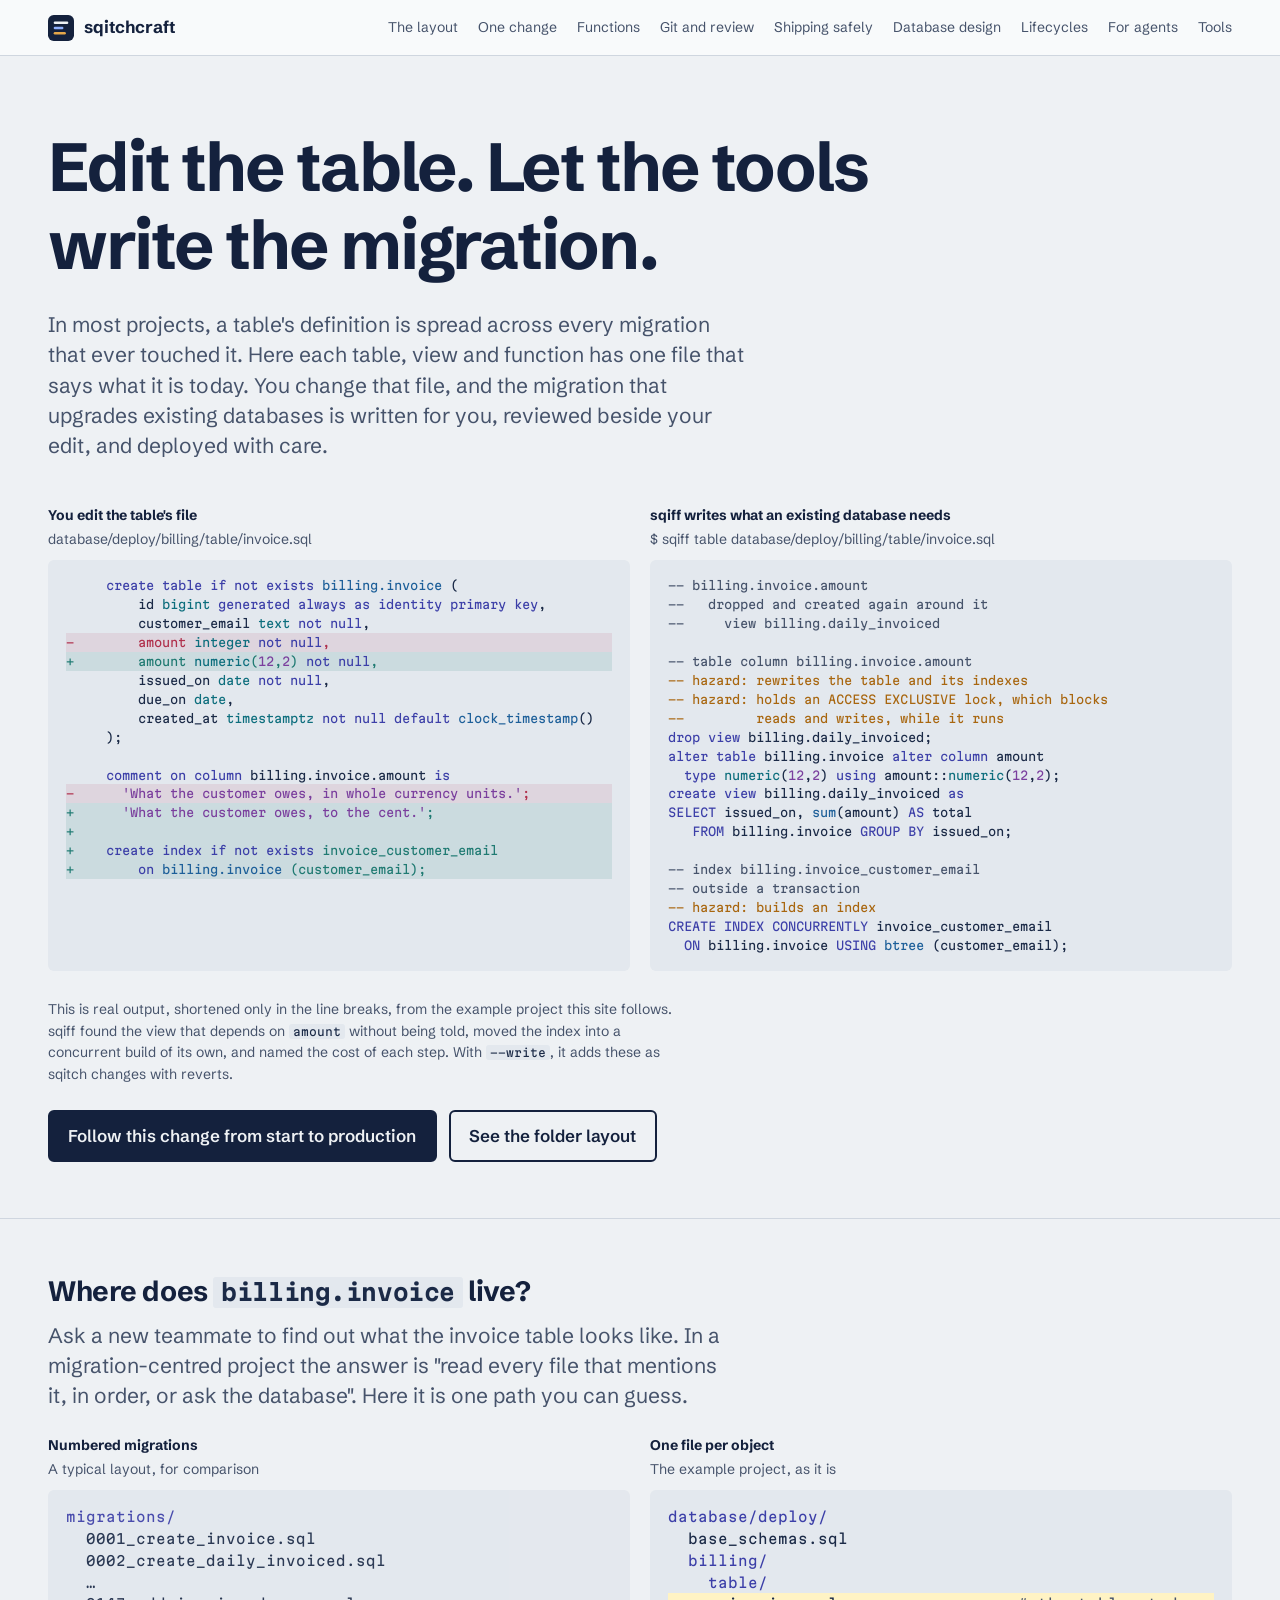
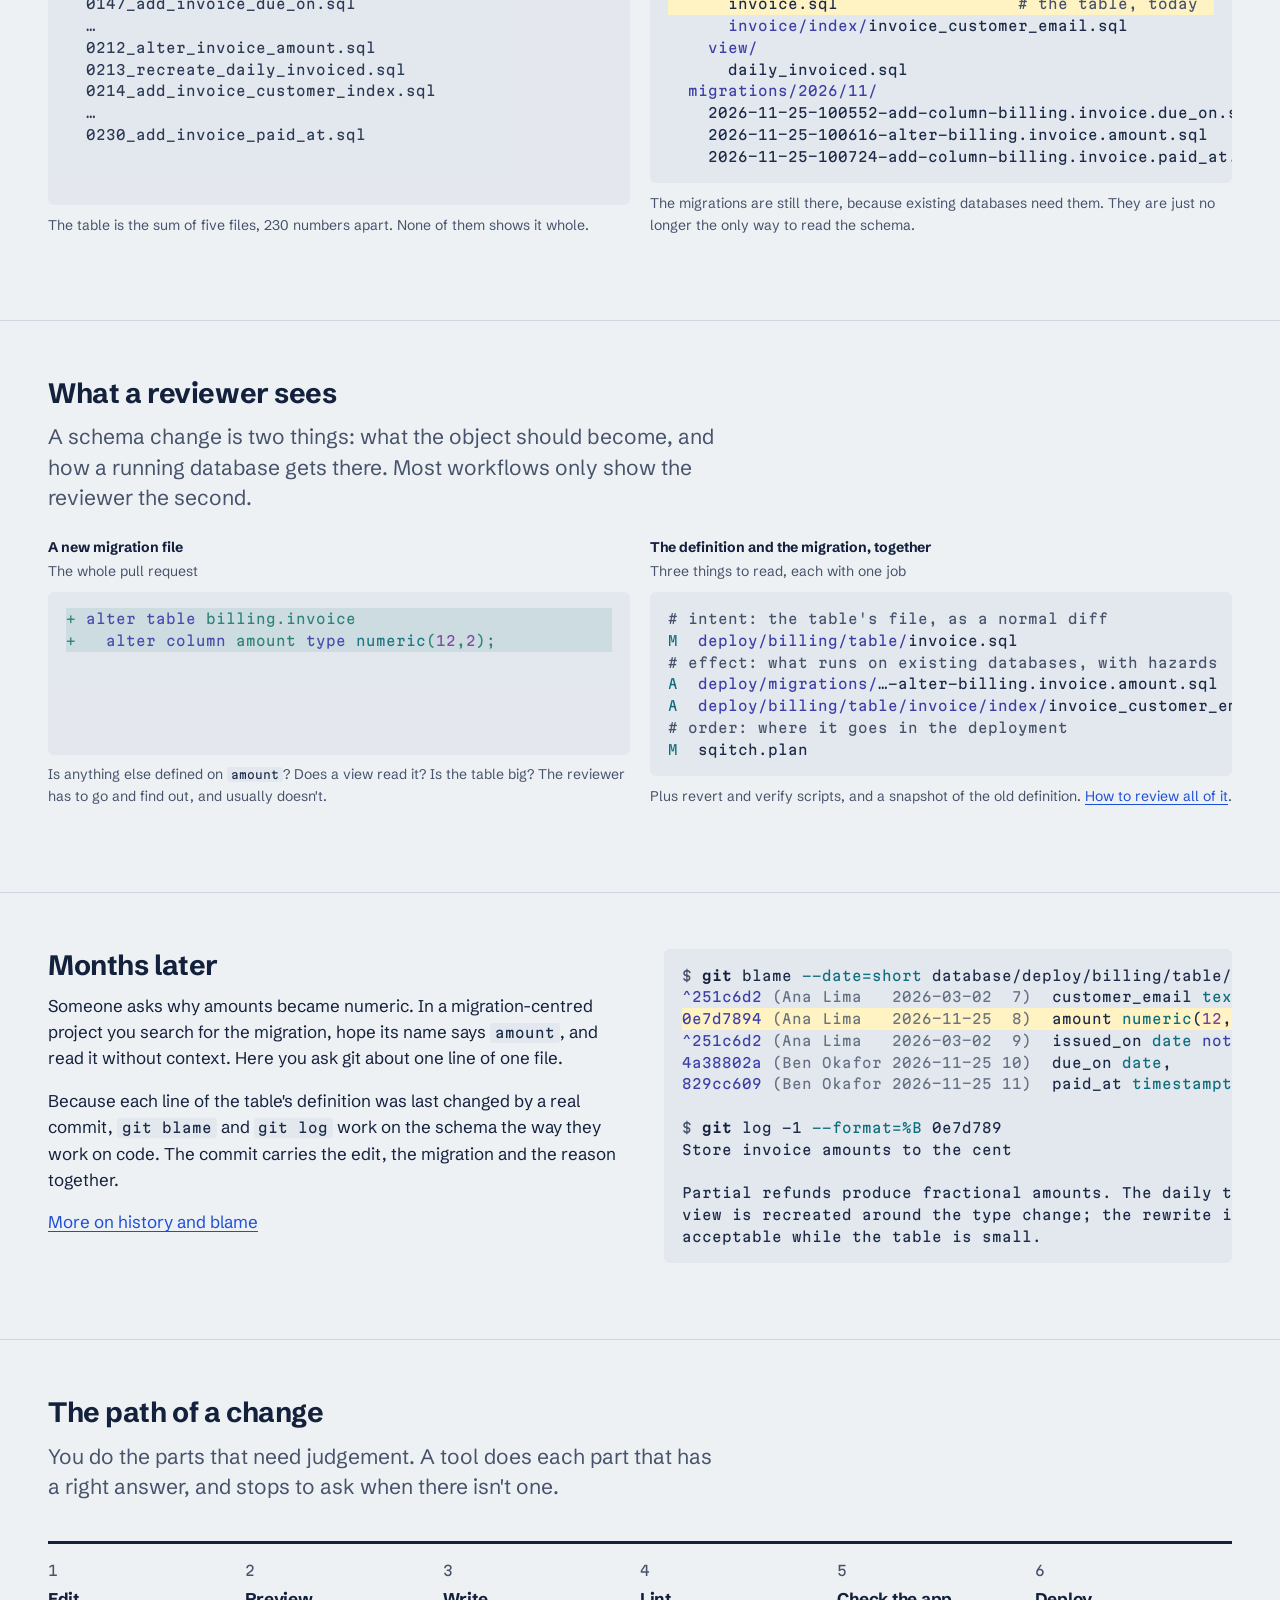
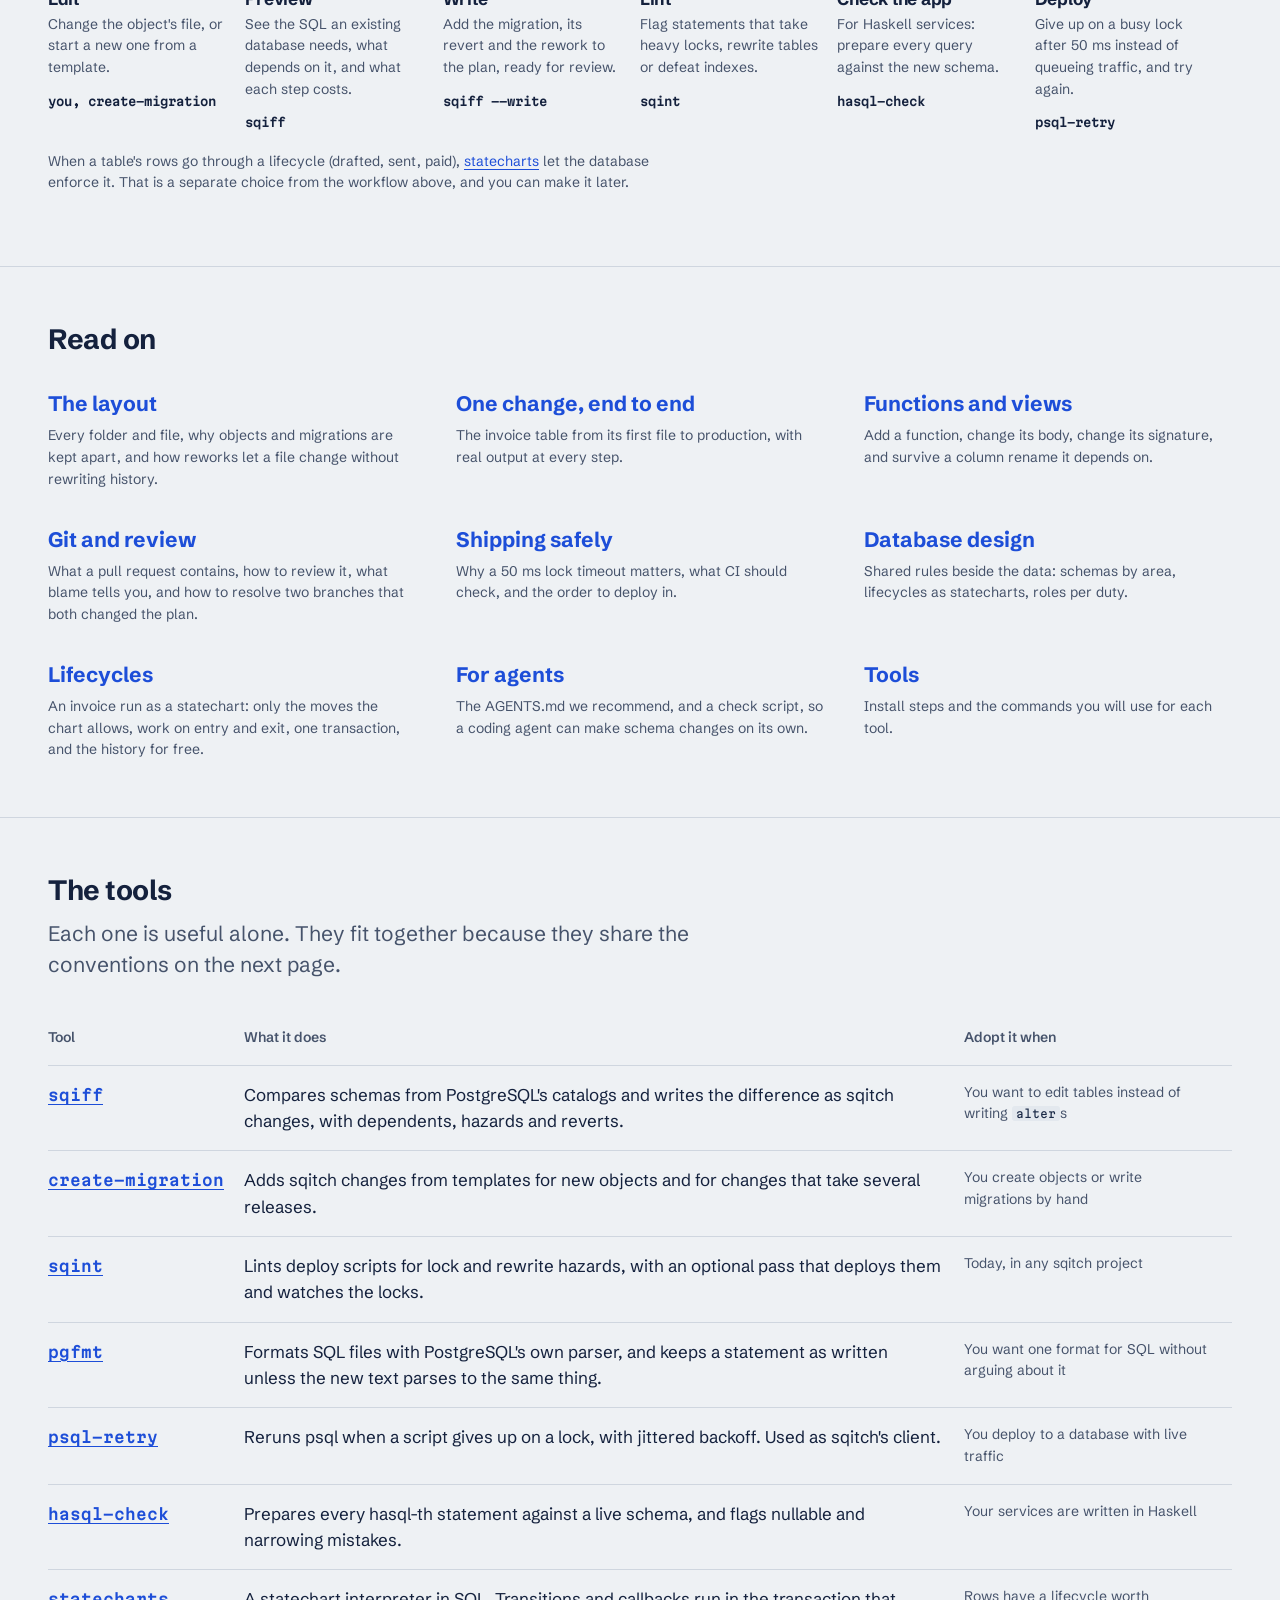
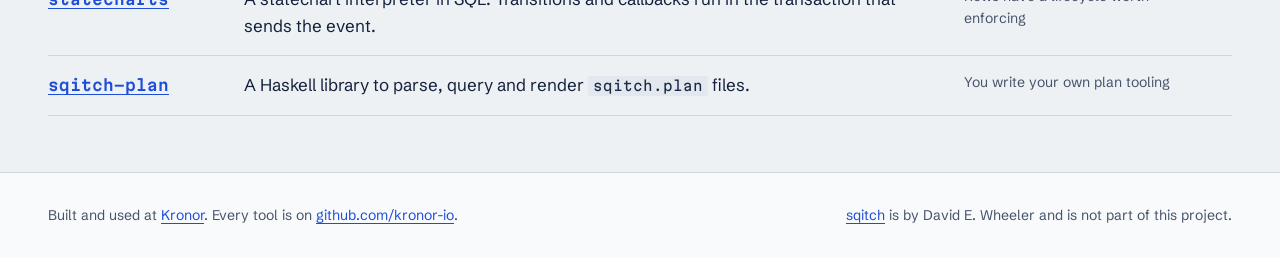
==== commit 1c70e908: "Leave late and duplicate events to the chart; model processes as charts A late or repeated event (a " ====
--- a/index.html
+++ b/index.html
@@ -234,7 +234,7 @@
         <li><a href="git.html">Git and review</a><p>What a pull request contains, how to review it, what blame tells you, and how to resolve two branches that both changed the plan.</p></li>
         <li><a href="pipeline.html">Shipping safely</a><p>Why a 50&nbsp;ms lock timeout matters, what CI should check, and the order to deploy in.</p></li>
         <li><a href="architecture.html">Database design</a><p>Shared rules beside the data: schemas by area, lifecycles as statecharts, roles per duty.</p></li>
-        <li><a href="lifecycles.html">Lifecycles</a><p>An invoice run as a statechart: refused moves, work on entry and exit, one transaction, and the history for free.</p></li>
+        <li><a href="lifecycles.html">Lifecycles</a><p>An invoice run as a statechart: only the moves the chart allows, work on entry and exit, one transaction, and the history for free.</p></li>
         <li><a href="agents.html">For agents</a><p>The AGENTS.md we recommend, and a check script, so a coding agent can make schema changes on its own.</p></li>
         <li><a href="tools.html">Tools</a><p>Install steps and the commands you will use for each tool.</p></li>
       </ul>
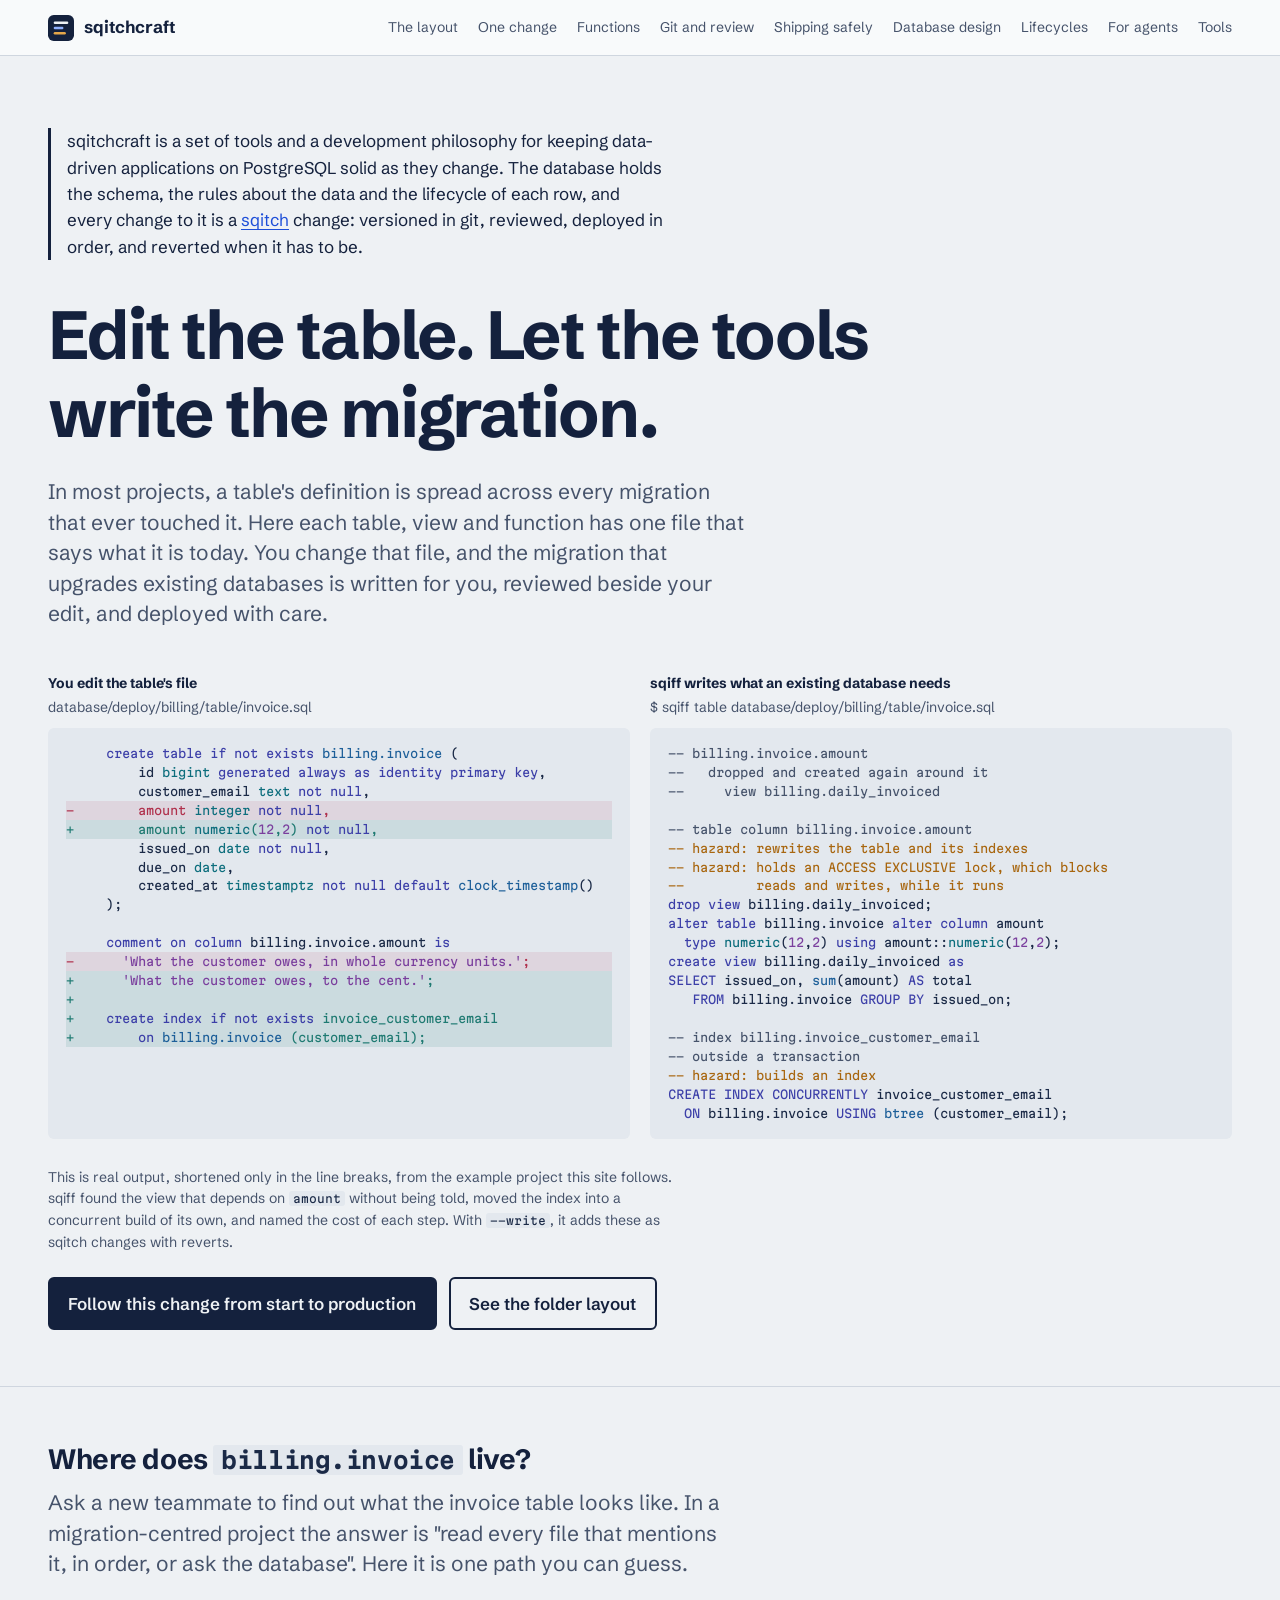
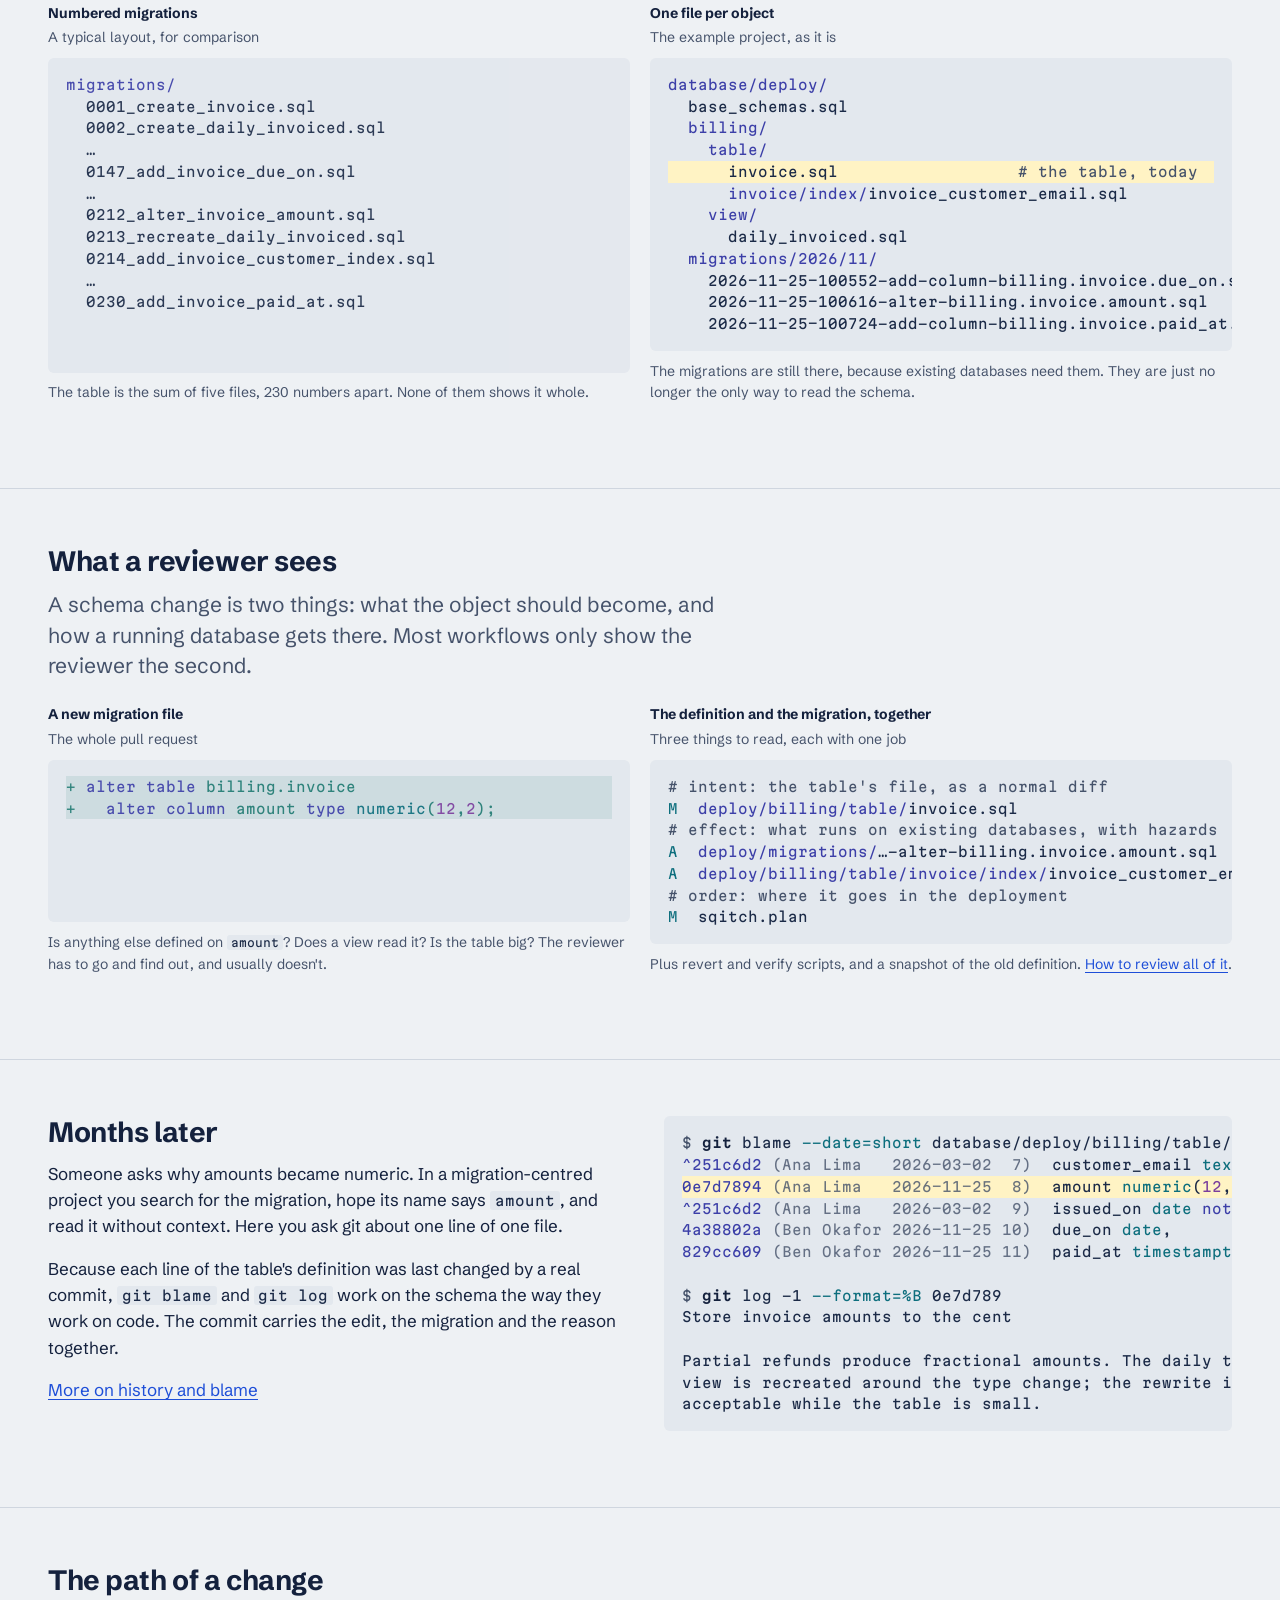
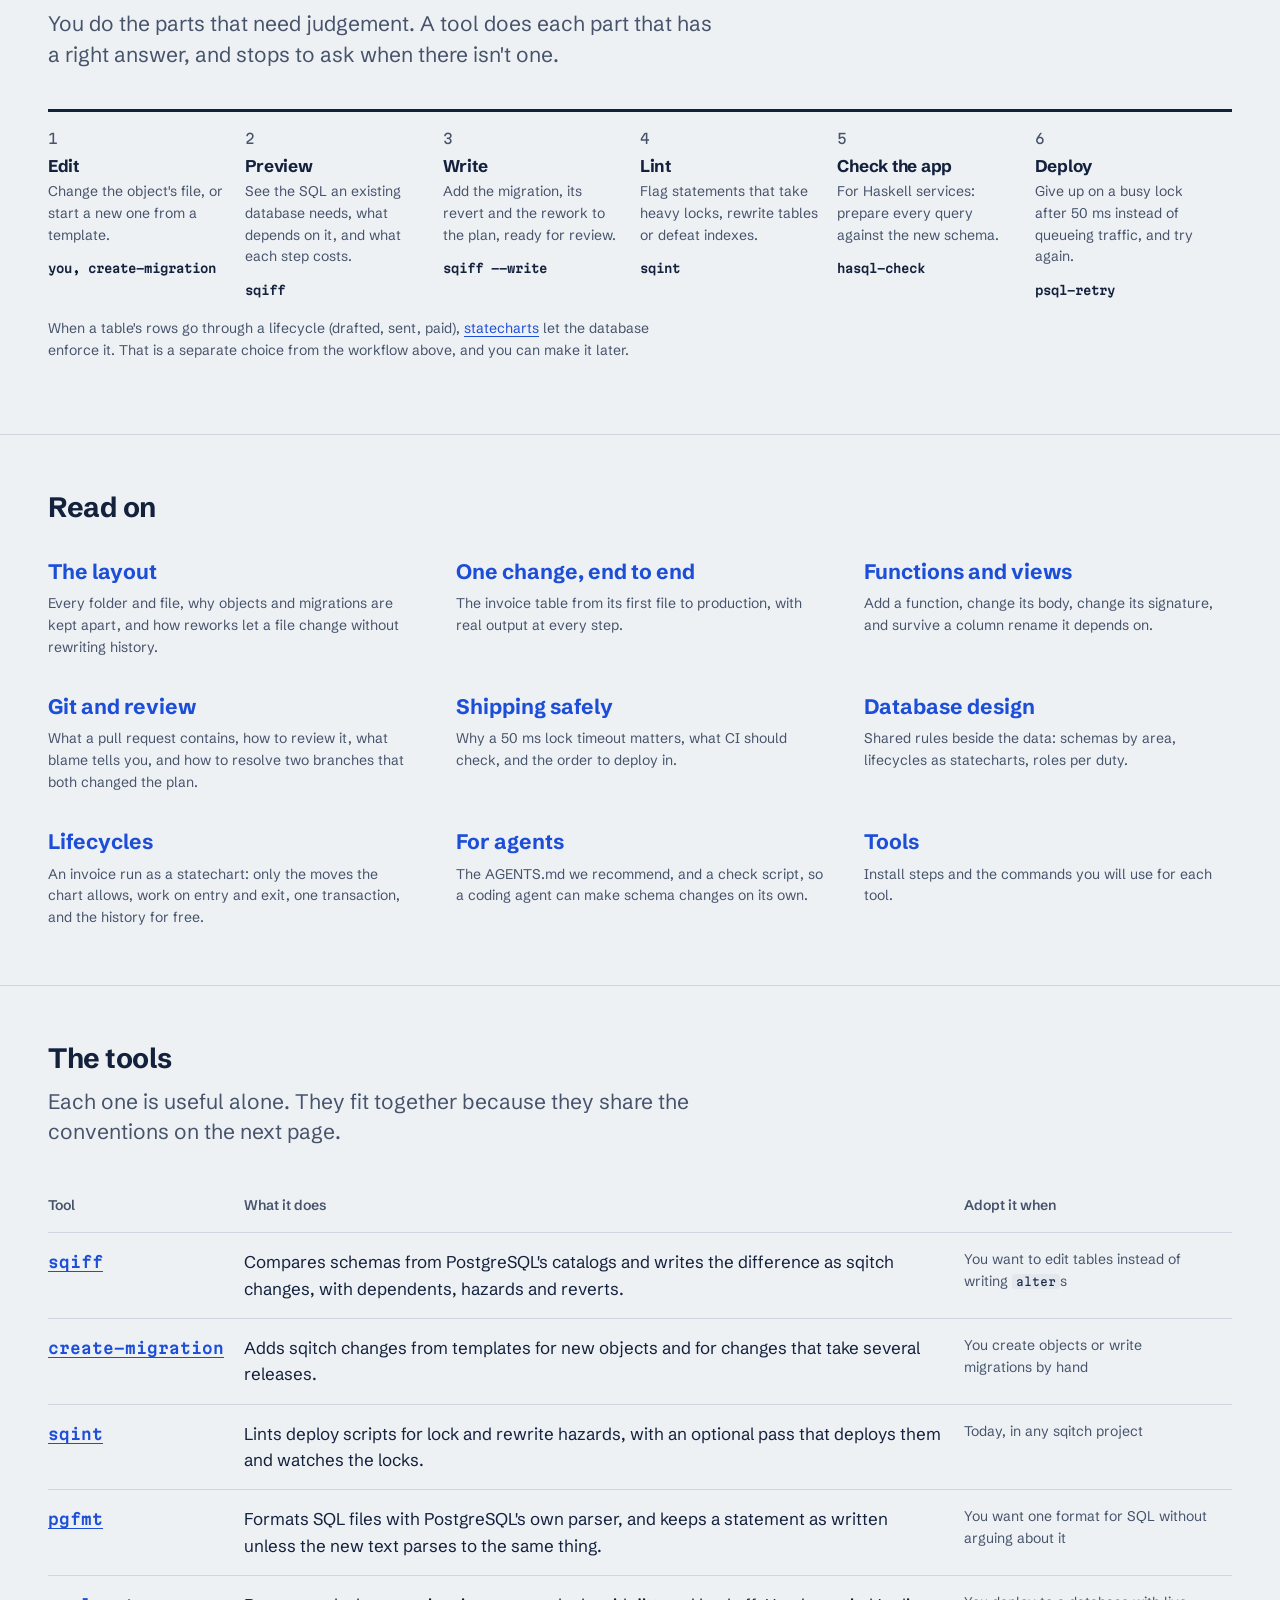
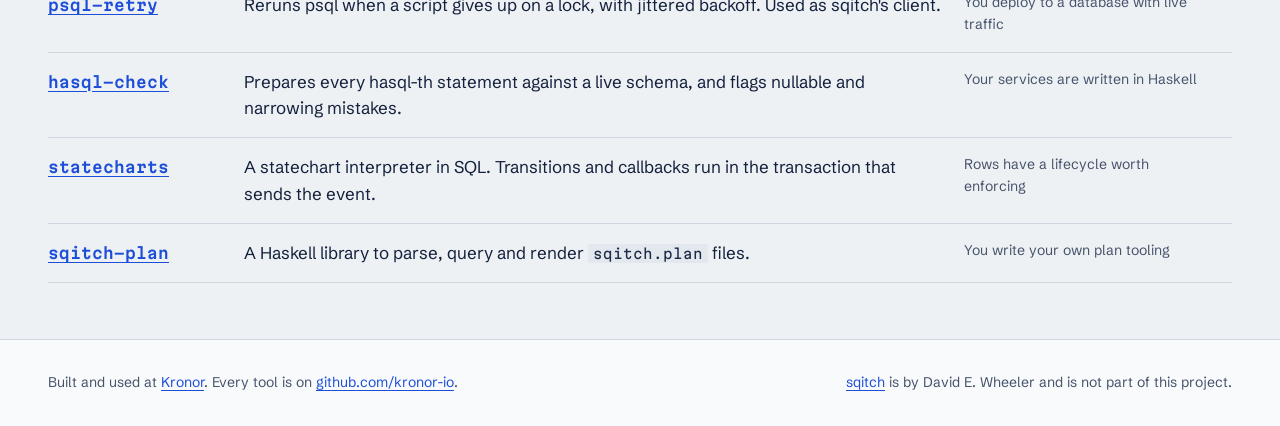
==== commit 27203044: "Queue the example's emails with pgmq; say what sqitchcraft is upfront The invoices example now queue" ====
--- a/index.html
+++ b/index.html
@@ -4,7 +4,7 @@
 <meta charset="utf-8">
 <meta name="viewport" content="width=device-width, initial-scale=1">
 <title>sqitchcraft: PostgreSQL schema changes with sqitch</title>
-<meta name="description" content="Keep each PostgreSQL table, view and function in one file that says what it is today. Edit it, and let the tools write, check and deploy the migration.">
+<meta name="description" content="Tools and a development philosophy for keeping data-driven applications on PostgreSQL solid as they change, built on sqitch. Keep each PostgreSQL table, view and function in one file that says what it is today. Edit it, and let the tools write, check and deploy the migration.">
 <link rel="preconnect" href="https://fonts.googleapis.com">
 <link rel="preconnect" href="https://fonts.gstatic.com" crossorigin>
 <link rel="stylesheet" href="https://fonts.googleapis.com/css2?family=Martian+Mono:wght@400;600&family=Schibsted+Grotesk:wght@400;600;700&display=swap">
@@ -32,6 +32,7 @@
 
 <main id="main">
   <section class="hero-split">
+    <p class="about">sqitchcraft is a set of tools and a development philosophy for keeping data-driven applications on PostgreSQL solid as they change. The database holds the schema, the rules about the data and the lifecycle of each row, and every change to it is a <a href="https://sqitch.org">sqitch</a> change: versioned in git, reviewed, deployed in order, and reverted when it has to be.</p>
     <h1>Edit the table. Let the tools write the migration.</h1>
     <p class="lede">In most projects, a table's definition is spread across every migration that ever touched it. Here each table, view and function has one file that says what it is today. You change that file, and the migration that upgrades existing databases is written for you, reviewed beside your edit, and deployed with care.</p>
 
--- a/assets/style.css
+++ b/assets/style.css
@@ -463,6 +463,12 @@
   max-width: 76rem;
   margin: 0 auto;
   padding: 4.5rem 1rem 3.5rem;
+}
+.hero-split .about {
+  max-width: 62ch;
+  margin: 0 0 2.25rem;
+  padding-left: 1rem;
+  border-left: 3px solid var(--ink);
 }
 .hero-split h1 { max-width: 22ch; font-size: clamp(2.4rem, 5.5vw, 4.25rem); }
 .hero-split .lede {
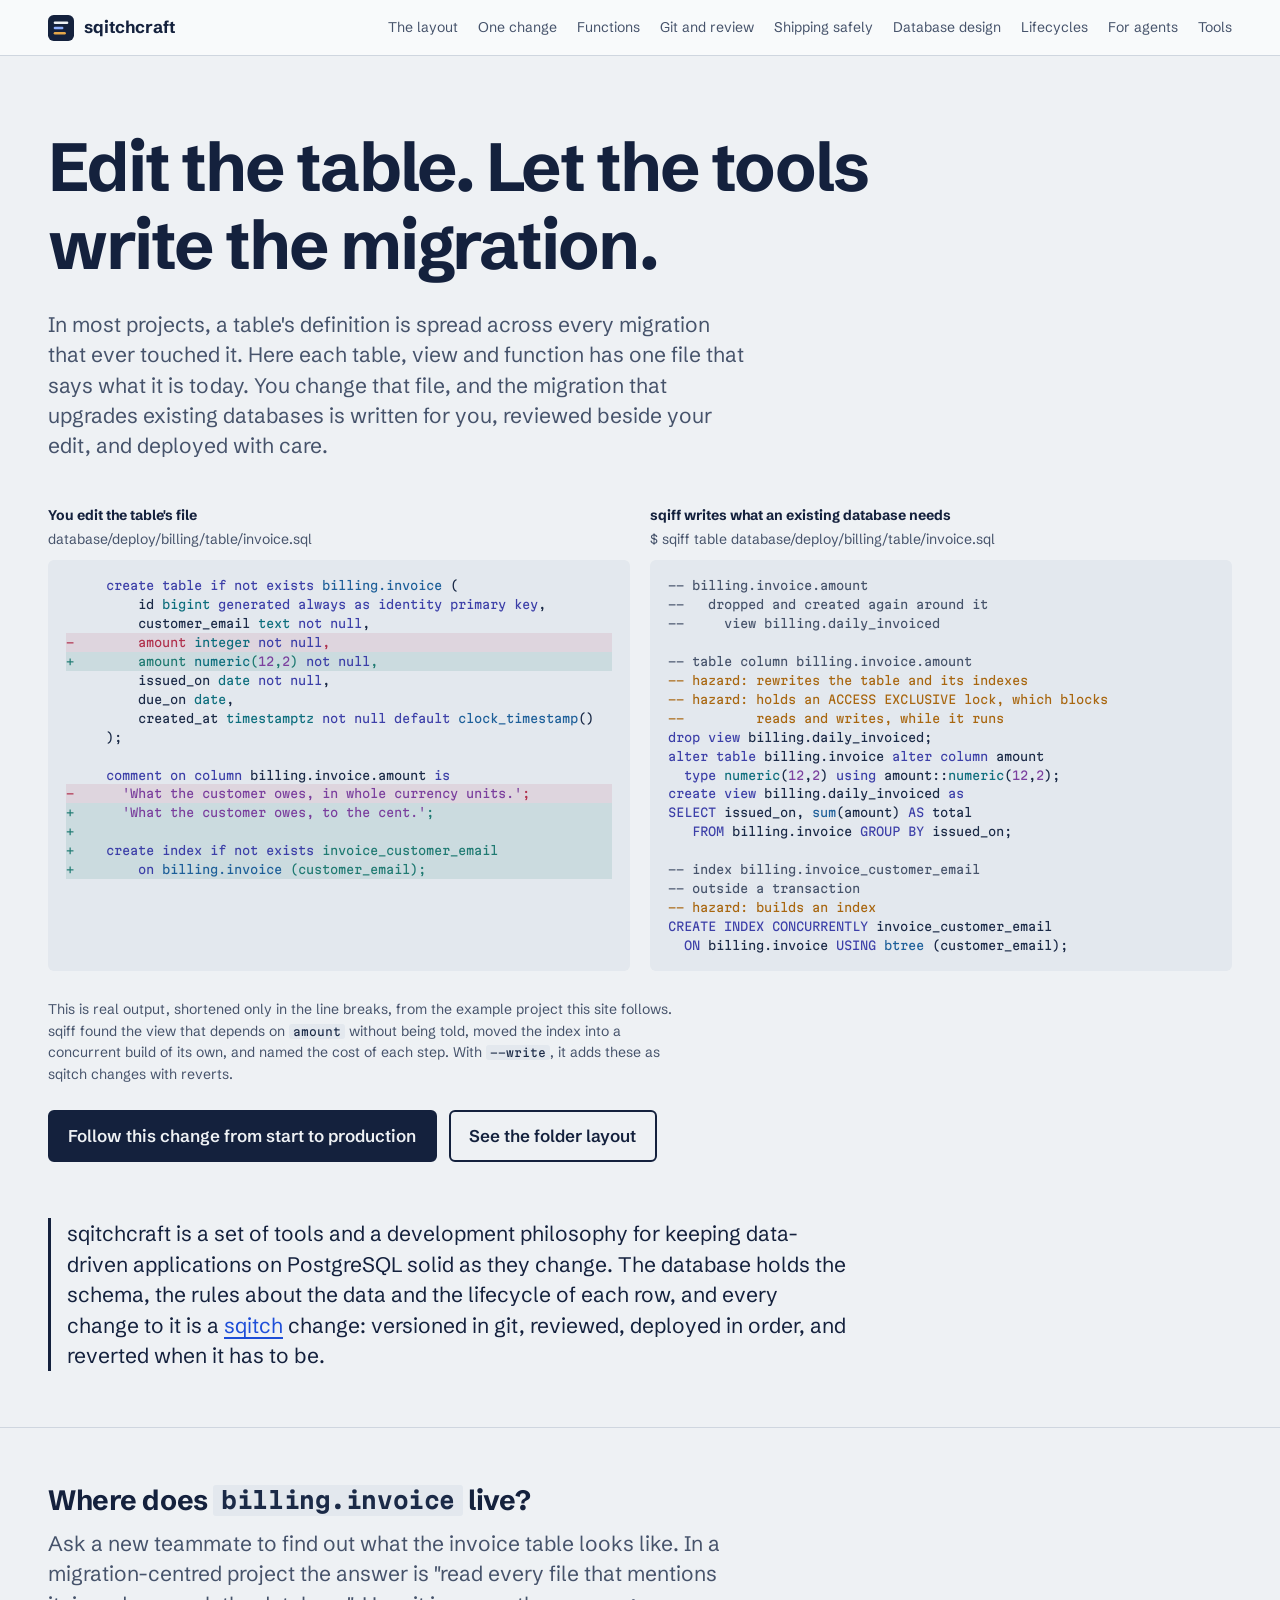
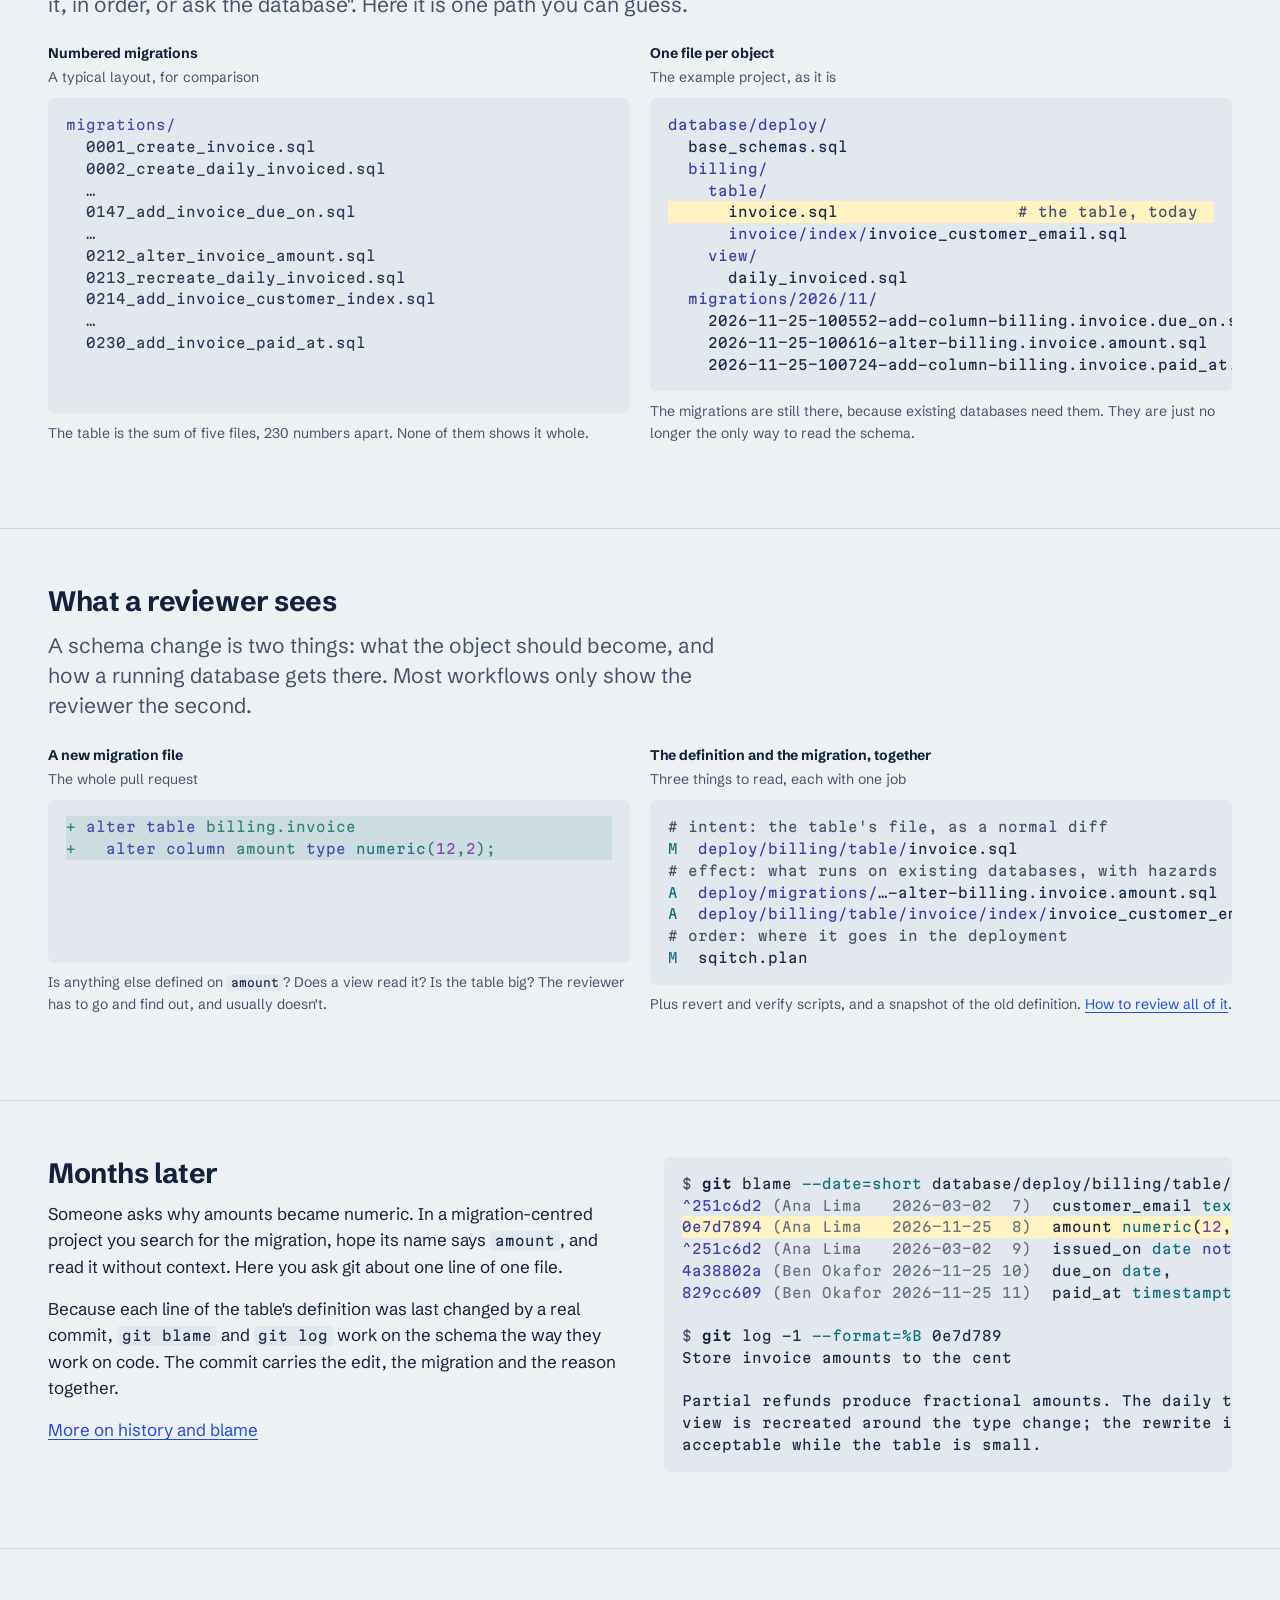
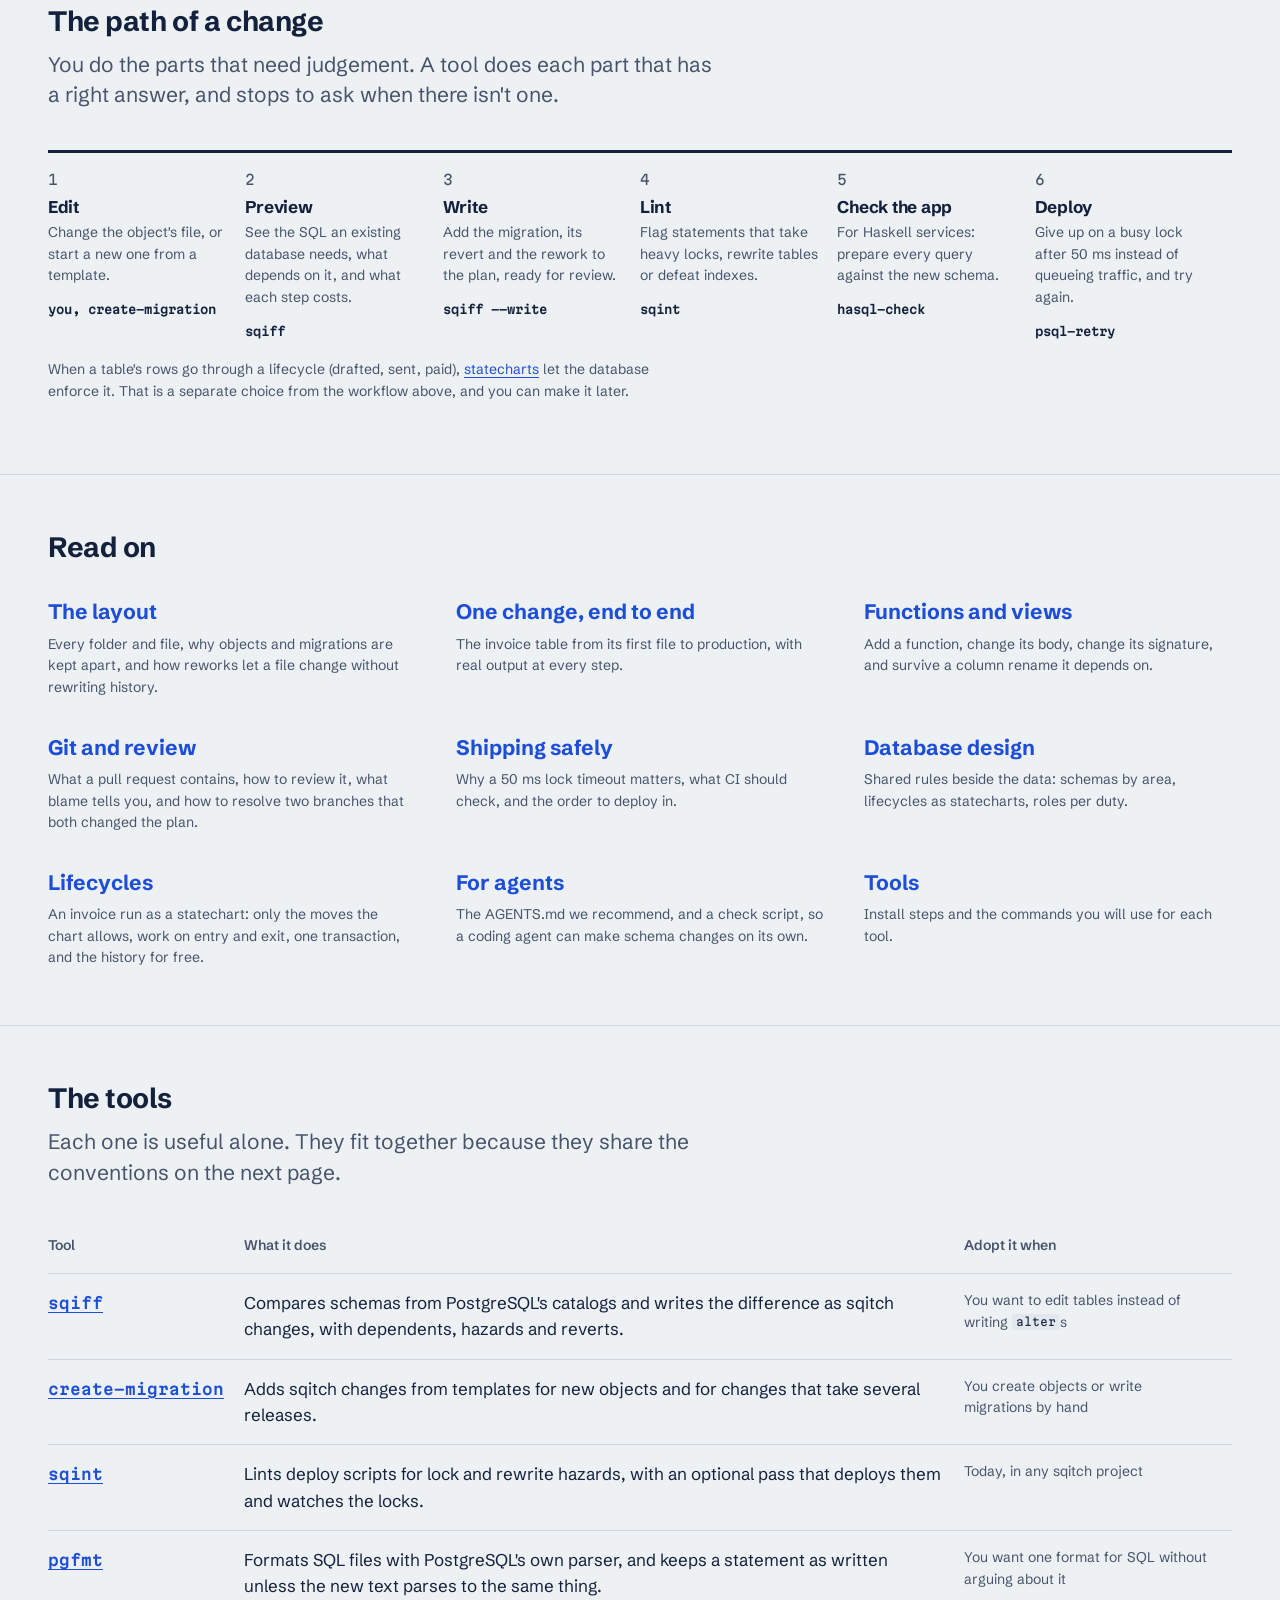
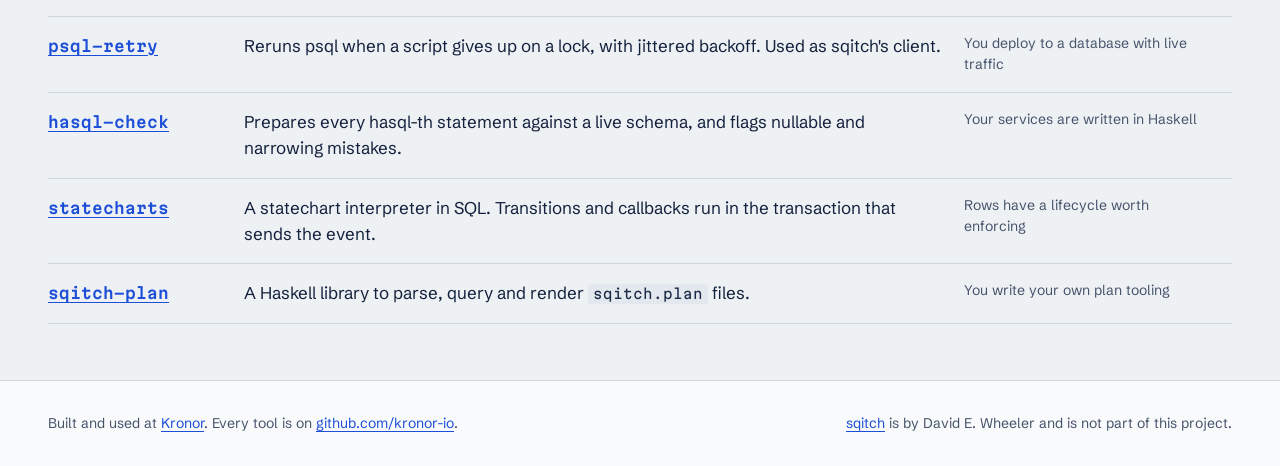
==== commit f096bda0: "Homepage: say what sqitchcraft is below the first example, not above the headline Co-Authored-By: Cl" ====
--- a/index.html
+++ b/index.html
@@ -32,7 +32,6 @@
 
 <main id="main">
   <section class="hero-split">
-    <p class="about">sqitchcraft is a set of tools and a development philosophy for keeping data-driven applications on PostgreSQL solid as they change. The database holds the schema, the rules about the data and the lifecycle of each row, and every change to it is a <a href="https://sqitch.org">sqitch</a> change: versioned in git, reviewed, deployed in order, and reverted when it has to be.</p>
     <h1>Edit the table. Let the tools write the migration.</h1>
     <p class="lede">In most projects, a table's definition is spread across every migration that ever touched it. Here each table, view and function has one file that says what it is today. You change that file, and the migration that upgrades existing databases is written for you, reviewed beside your edit, and deployed with care.</p>
 
@@ -87,6 +86,7 @@
       <a class="button primary" href="workflow.html">Follow this change from start to production</a>
       <a class="button" href="layout.html">See the folder layout</a>
     </div>
+    <p class="about">sqitchcraft is a set of tools and a development philosophy for keeping data-driven applications on PostgreSQL solid as they change. The database holds the schema, the rules about the data and the lifecycle of each row, and every change to it is a <a href="https://sqitch.org">sqitch</a> change: versioned in git, reviewed, deployed in order, and reverted when it has to be.</p>
   </section>
 
   <section class="band">
--- a/assets/style.css
+++ b/assets/style.css
@@ -466,9 +466,11 @@
 }
 .hero-split .about {
   max-width: 62ch;
-  margin: 0 0 2.25rem;
+  margin: 3.5rem 0 0;
   padding-left: 1rem;
   border-left: 3px solid var(--ink);
+  font-size: var(--step-1);
+  line-height: 1.45;
 }
 .hero-split h1 { max-width: 22ch; font-size: clamp(2.4rem, 5.5vw, 4.25rem); }
 .hero-split .lede {
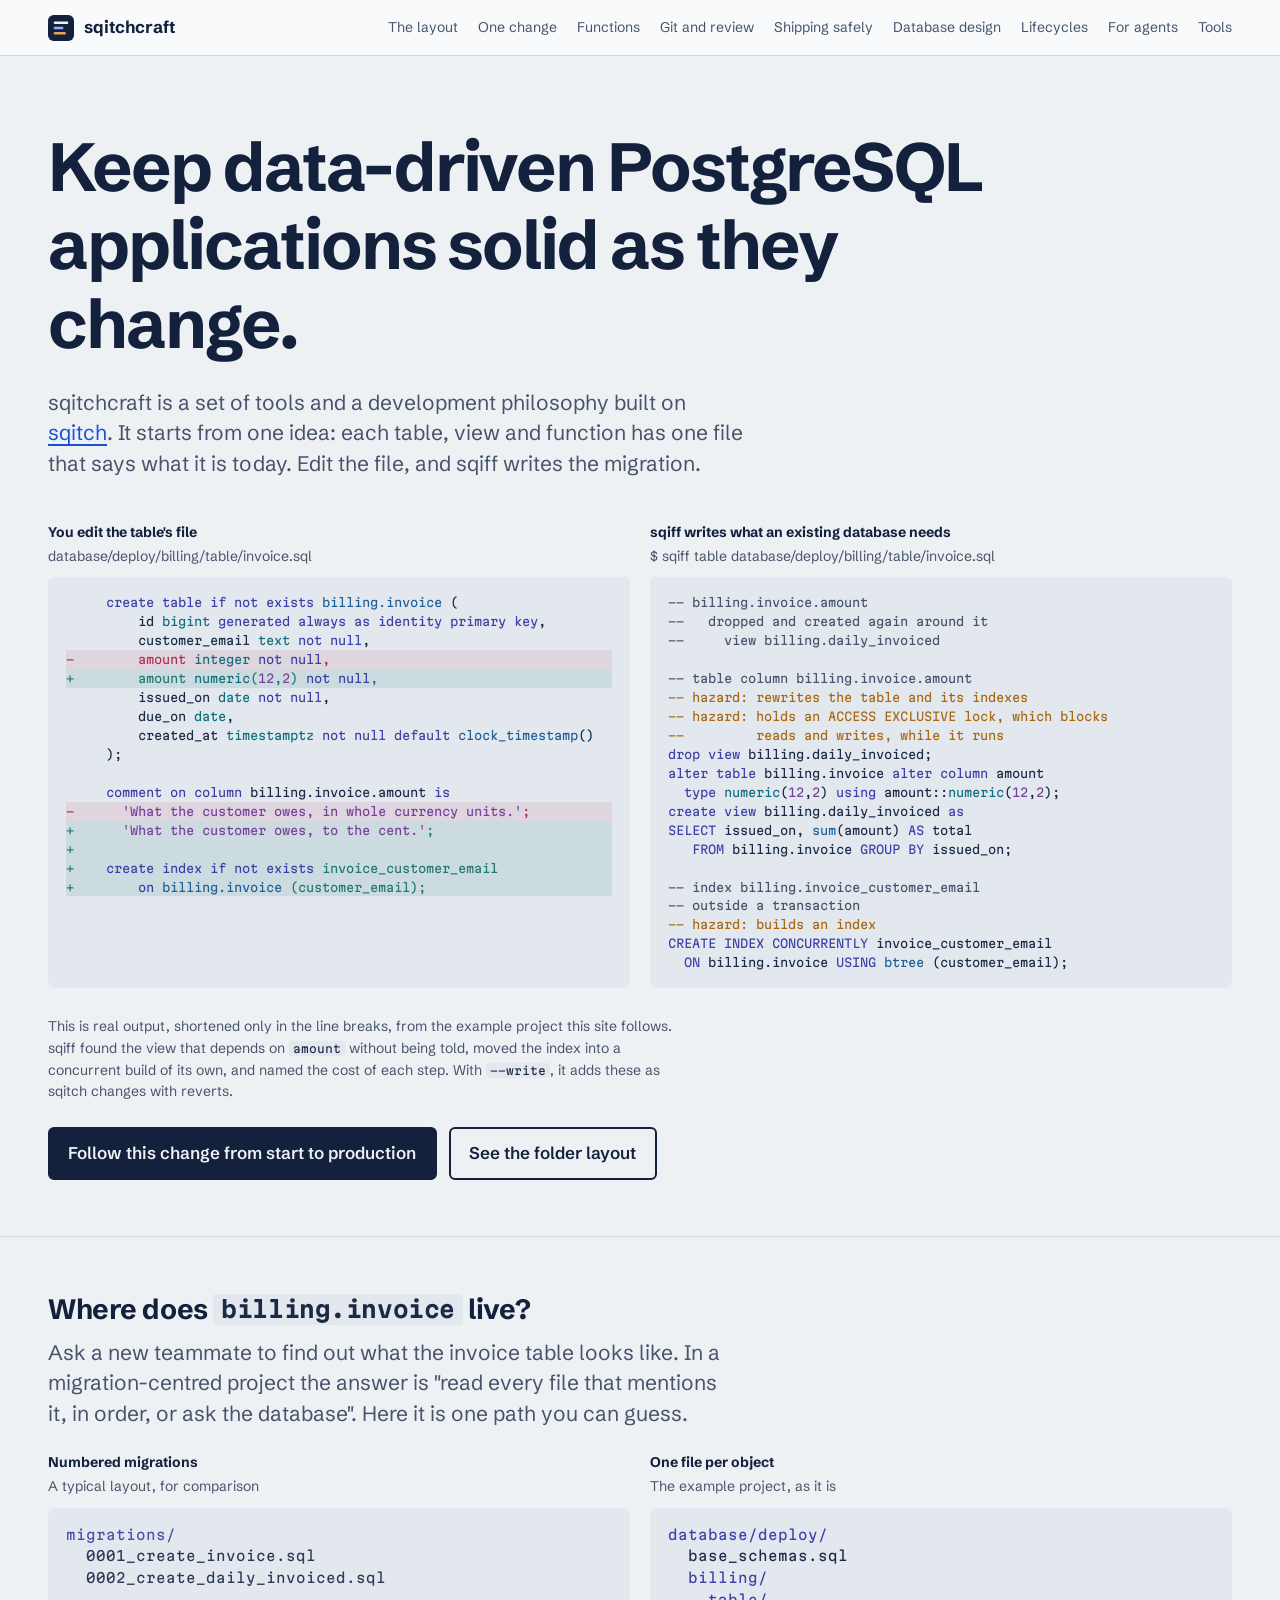
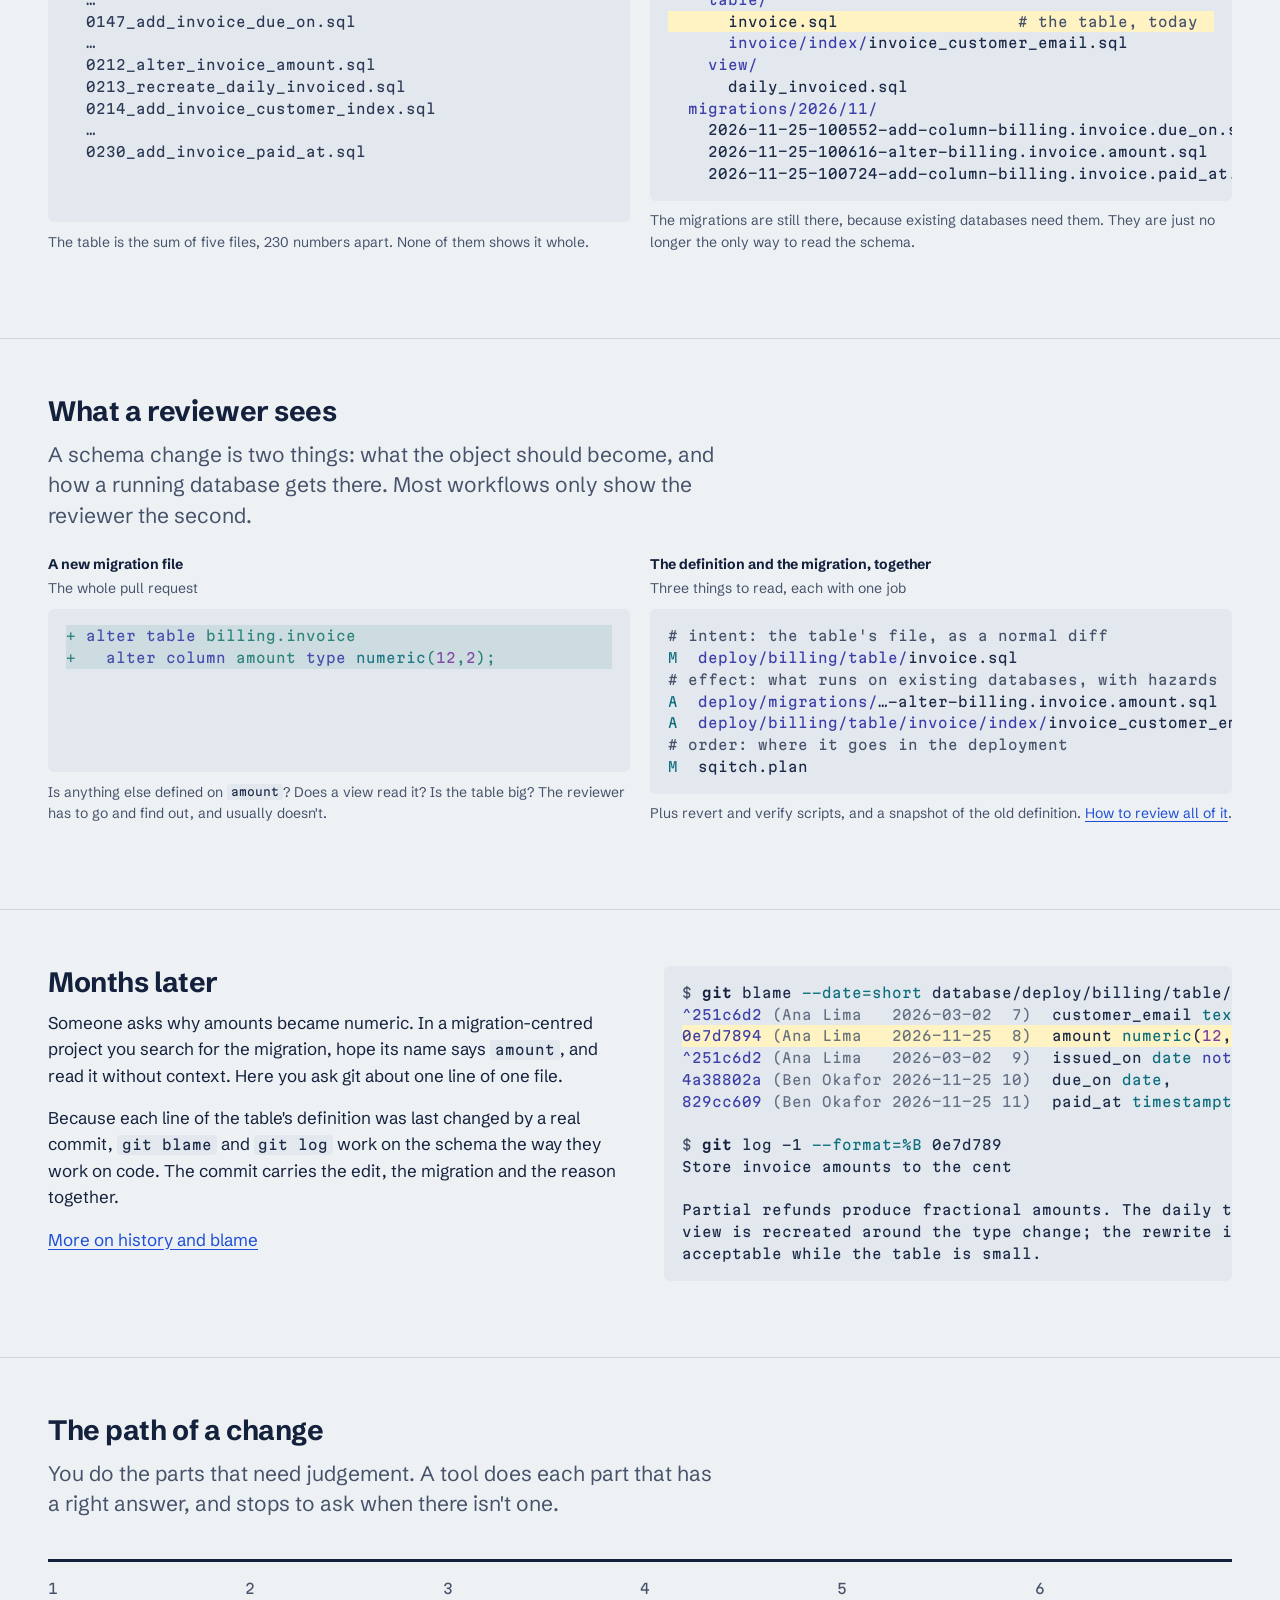
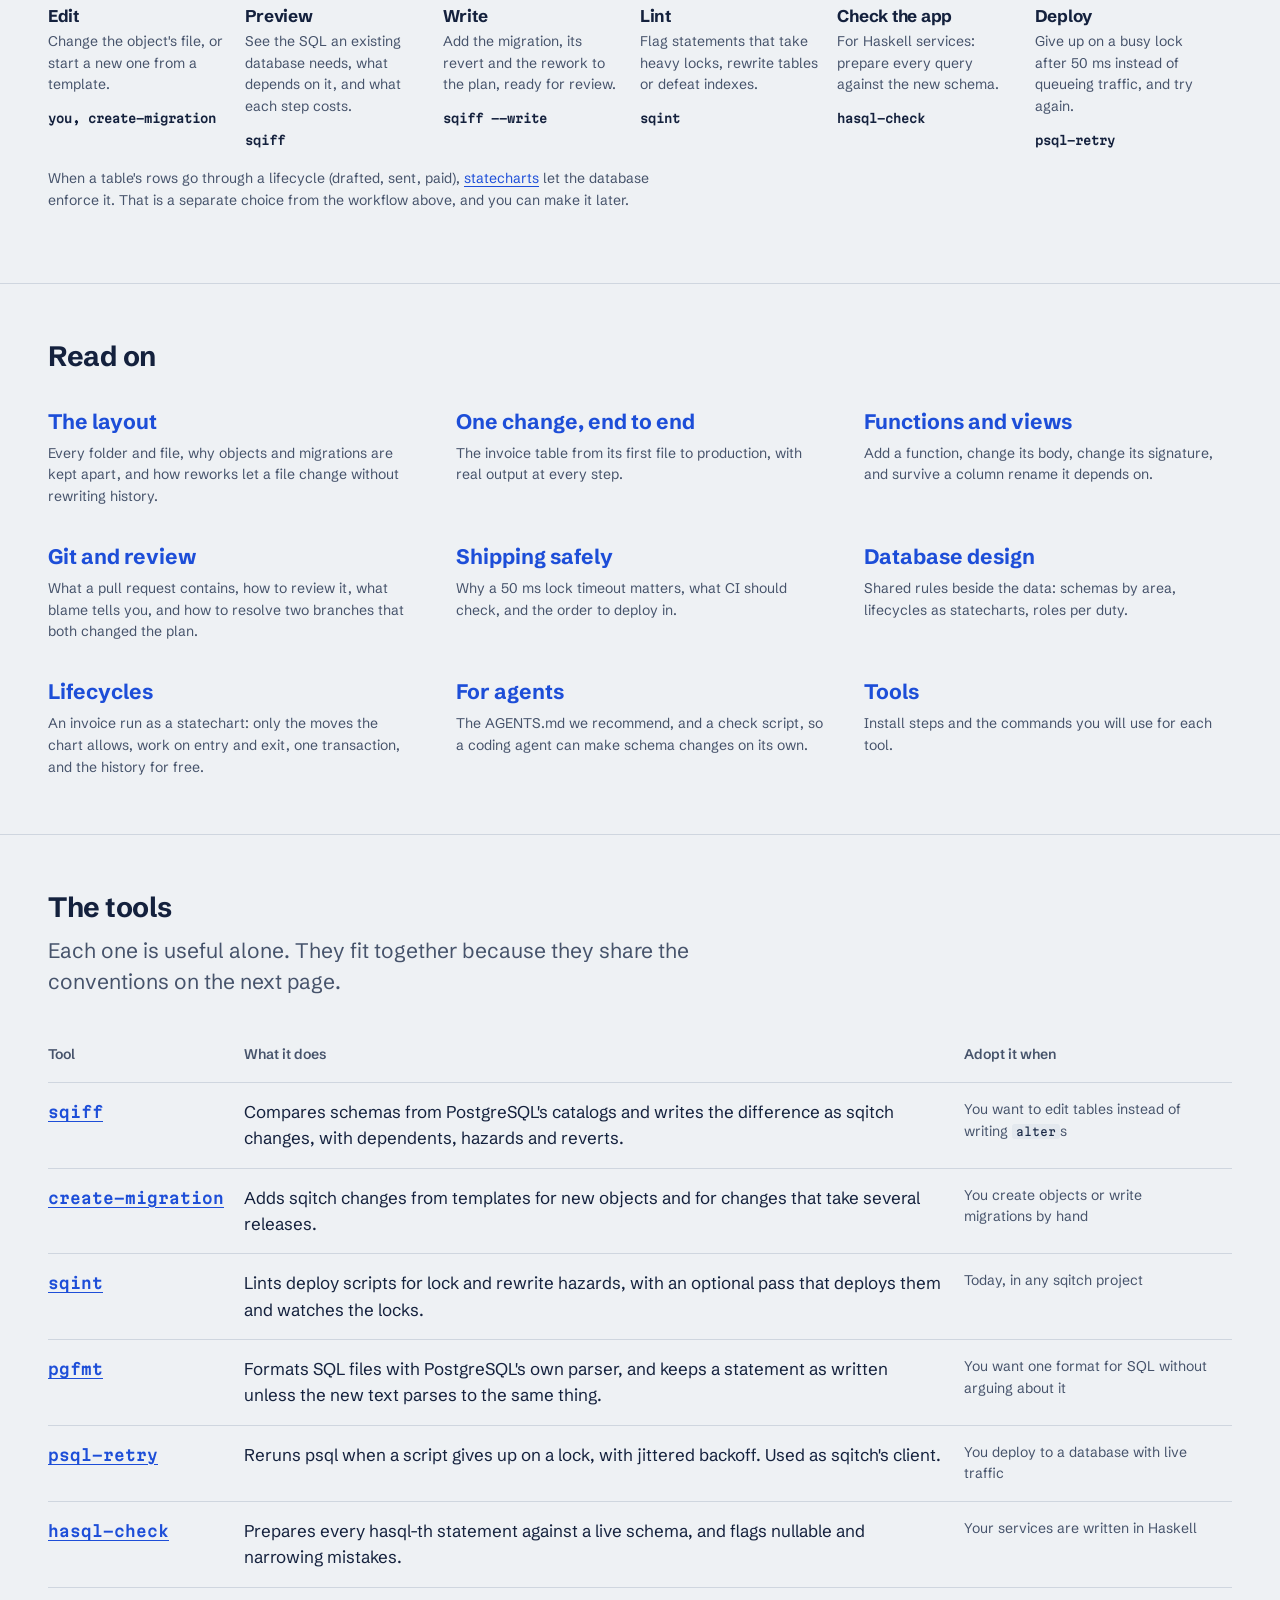
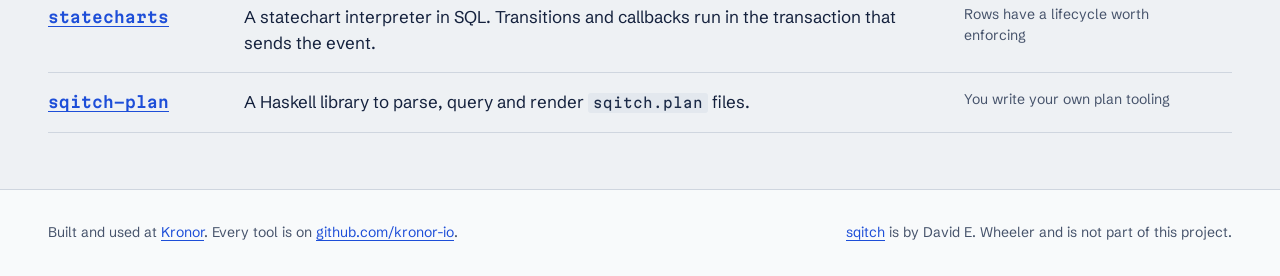
==== commit 52ce0597: "Homepage: open with what sqitchcraft is, then the sqiff example Co-Authored-By: Claude Opus 5.5 <nor" ====
--- a/index.html
+++ b/index.html
@@ -32,8 +32,8 @@
 
 <main id="main">
   <section class="hero-split">
-    <h1>Edit the table. Let the tools write the migration.</h1>
-    <p class="lede">In most projects, a table's definition is spread across every migration that ever touched it. Here each table, view and function has one file that says what it is today. You change that file, and the migration that upgrades existing databases is written for you, reviewed beside your edit, and deployed with care.</p>
+    <h1>Keep data-driven PostgreSQL applications solid as they change.</h1>
+    <p class="lede">sqitchcraft is a set of tools and a development philosophy built on <a href="https://sqitch.org">sqitch</a>. It starts from one idea: each table, view and function has one file that says what it is today. Edit the file, and sqiff writes the migration.</p>
 
     <div class="compare">
       <div class="pane">
@@ -86,7 +86,6 @@
       <a class="button primary" href="workflow.html">Follow this change from start to production</a>
       <a class="button" href="layout.html">See the folder layout</a>
     </div>
-    <p class="about">sqitchcraft is a set of tools and a development philosophy for keeping data-driven applications on PostgreSQL solid as they change. The database holds the schema, the rules about the data and the lifecycle of each row, and every change to it is a <a href="https://sqitch.org">sqitch</a> change: versioned in git, reviewed, deployed in order, and reverted when it has to be.</p>
   </section>
 
   <section class="band">
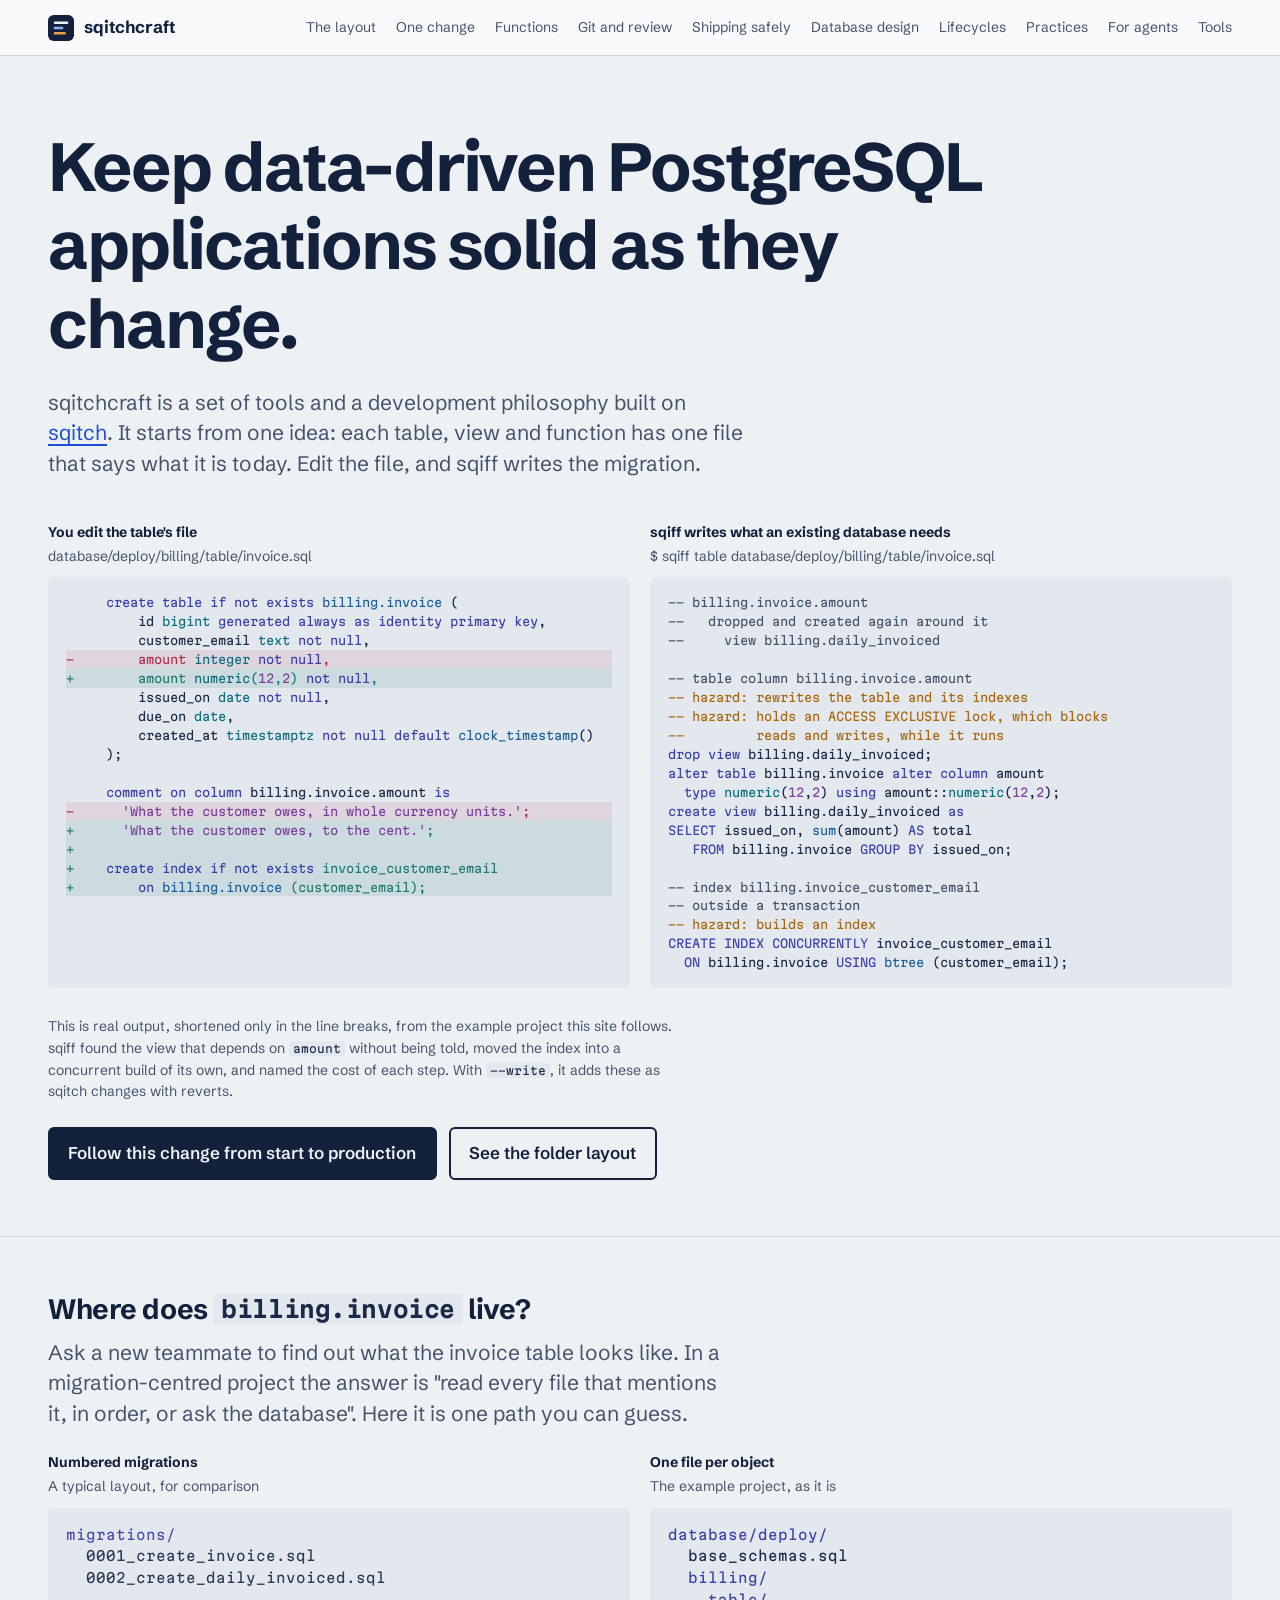
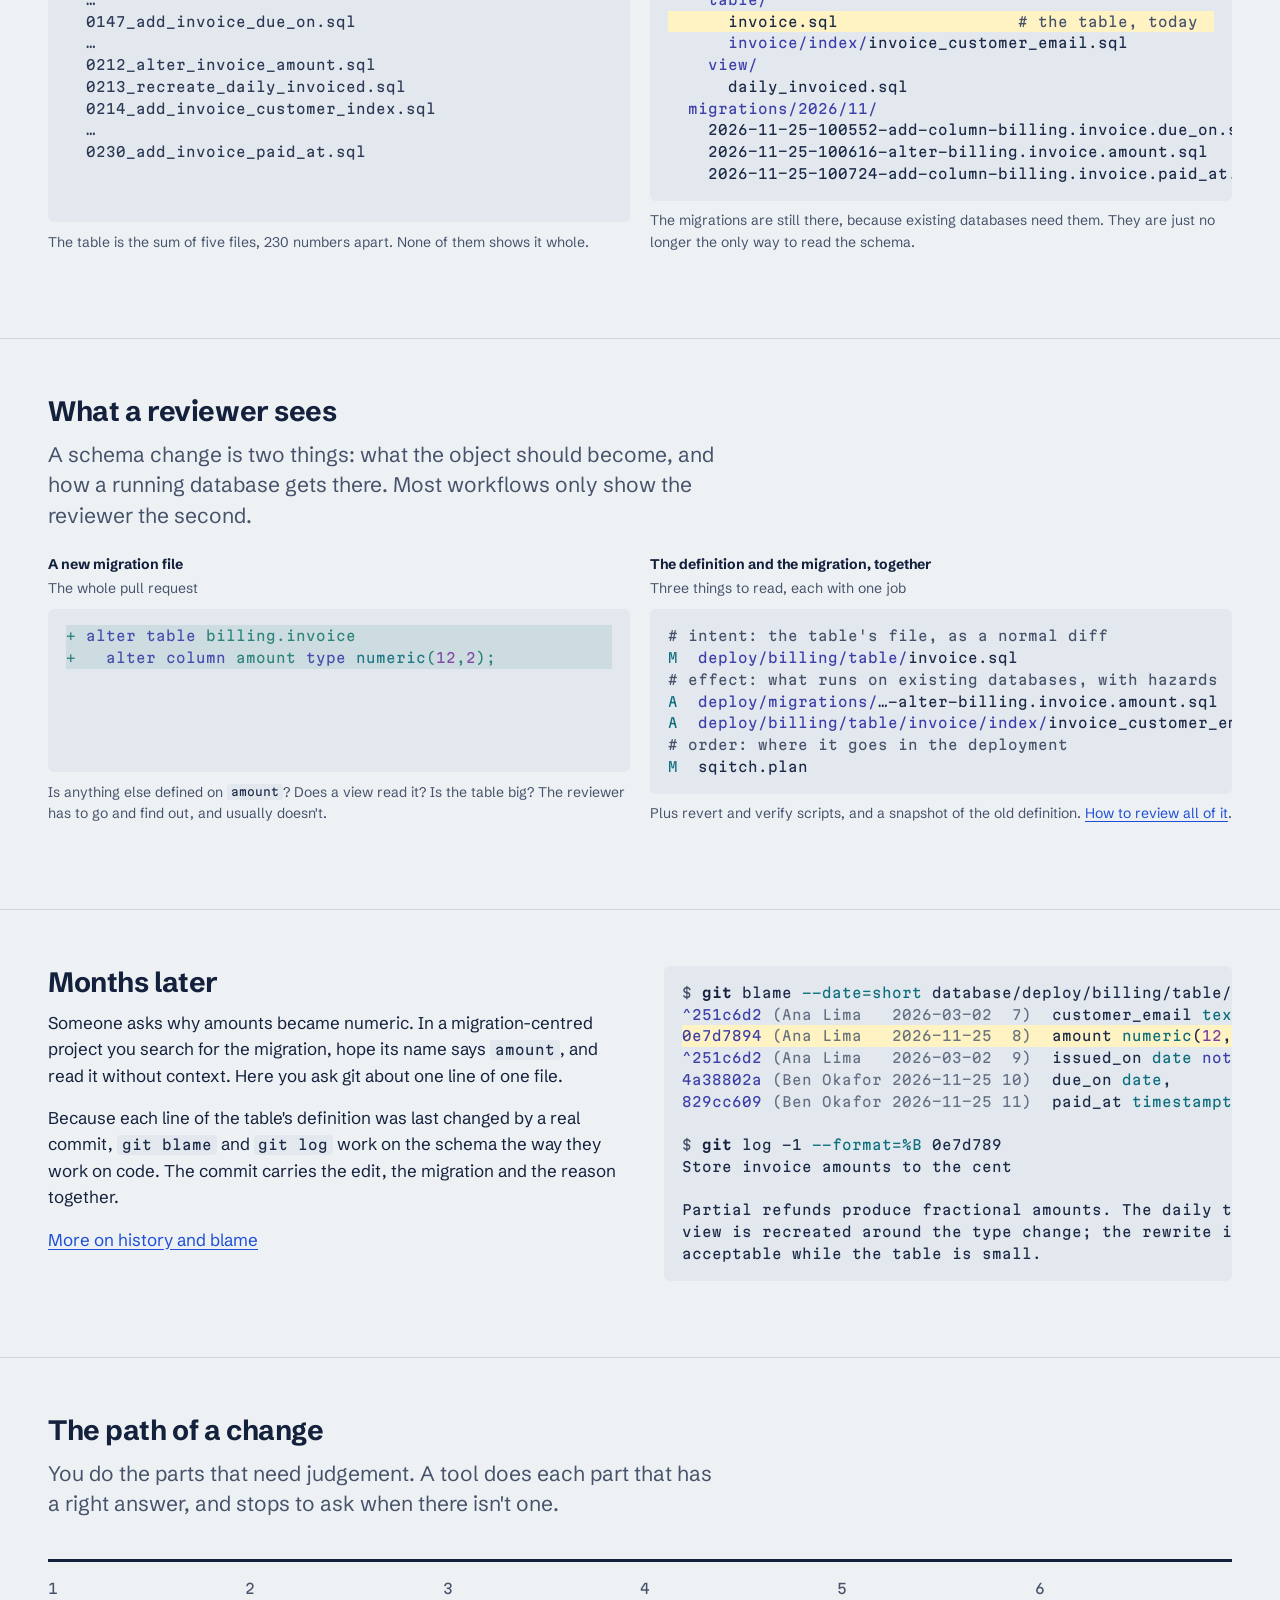
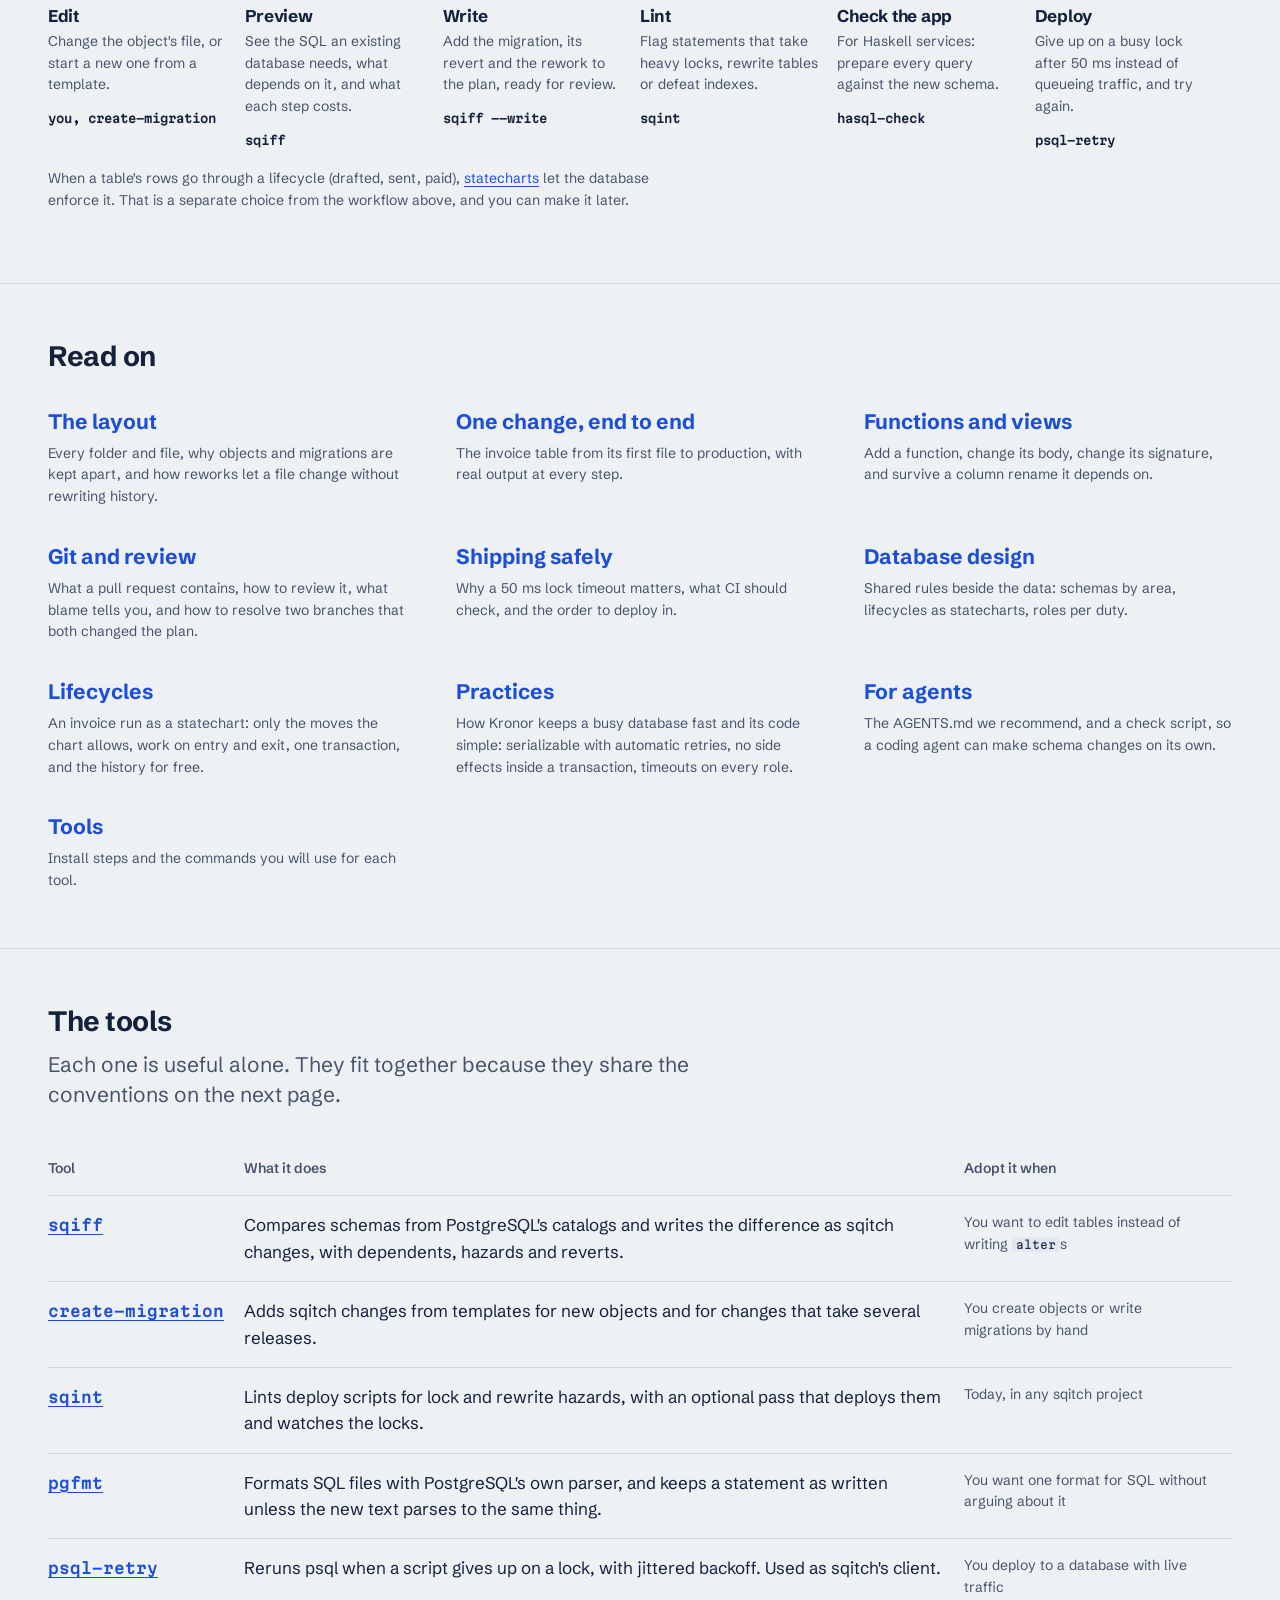
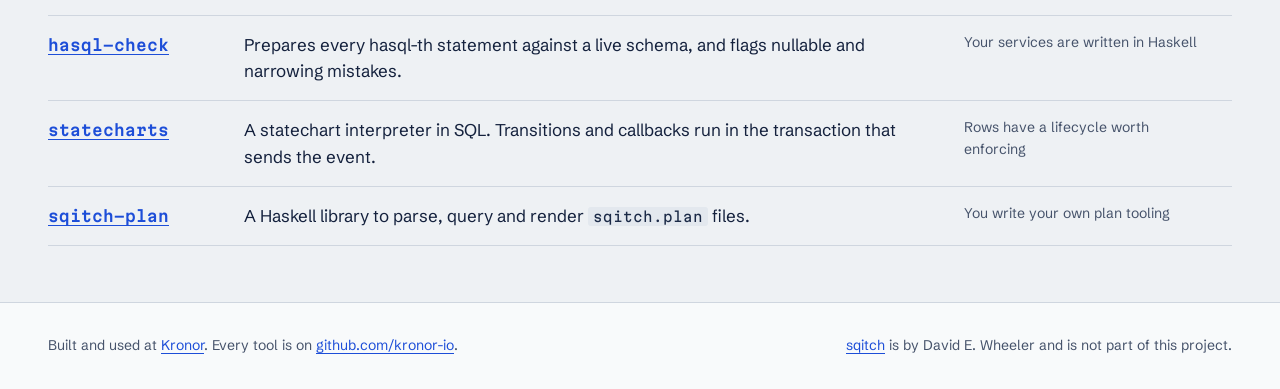
==== commit e4210160: "Practices: how Kronor keeps a busy database fast and its code simple A new page, linked from every p" ====
--- a/index.html
+++ b/index.html
@@ -24,6 +24,7 @@
       <a href="pipeline.html">Shipping safely</a>
       <a href="architecture.html">Database design</a>
       <a href="lifecycles.html">Lifecycles</a>
+      <a href="practices.html">Practices</a>
       <a href="agents.html">For agents</a>
       <a href="tools.html">Tools</a>
     </nav>
@@ -235,6 +236,7 @@
         <li><a href="pipeline.html">Shipping safely</a><p>Why a 50&nbsp;ms lock timeout matters, what CI should check, and the order to deploy in.</p></li>
         <li><a href="architecture.html">Database design</a><p>Shared rules beside the data: schemas by area, lifecycles as statecharts, roles per duty.</p></li>
         <li><a href="lifecycles.html">Lifecycles</a><p>An invoice run as a statechart: only the moves the chart allows, work on entry and exit, one transaction, and the history for free.</p></li>
+        <li><a href="practices.html">Practices</a><p>How Kronor keeps a busy database fast and its code simple: serializable with automatic retries, no side effects inside a transaction, timeouts on every role.</p></li>
         <li><a href="agents.html">For agents</a><p>The AGENTS.md we recommend, and a check script, so a coding agent can make schema changes on its own.</p></li>
         <li><a href="tools.html">Tools</a><p>Install steps and the commands you will use for each tool.</p></li>
       </ul>
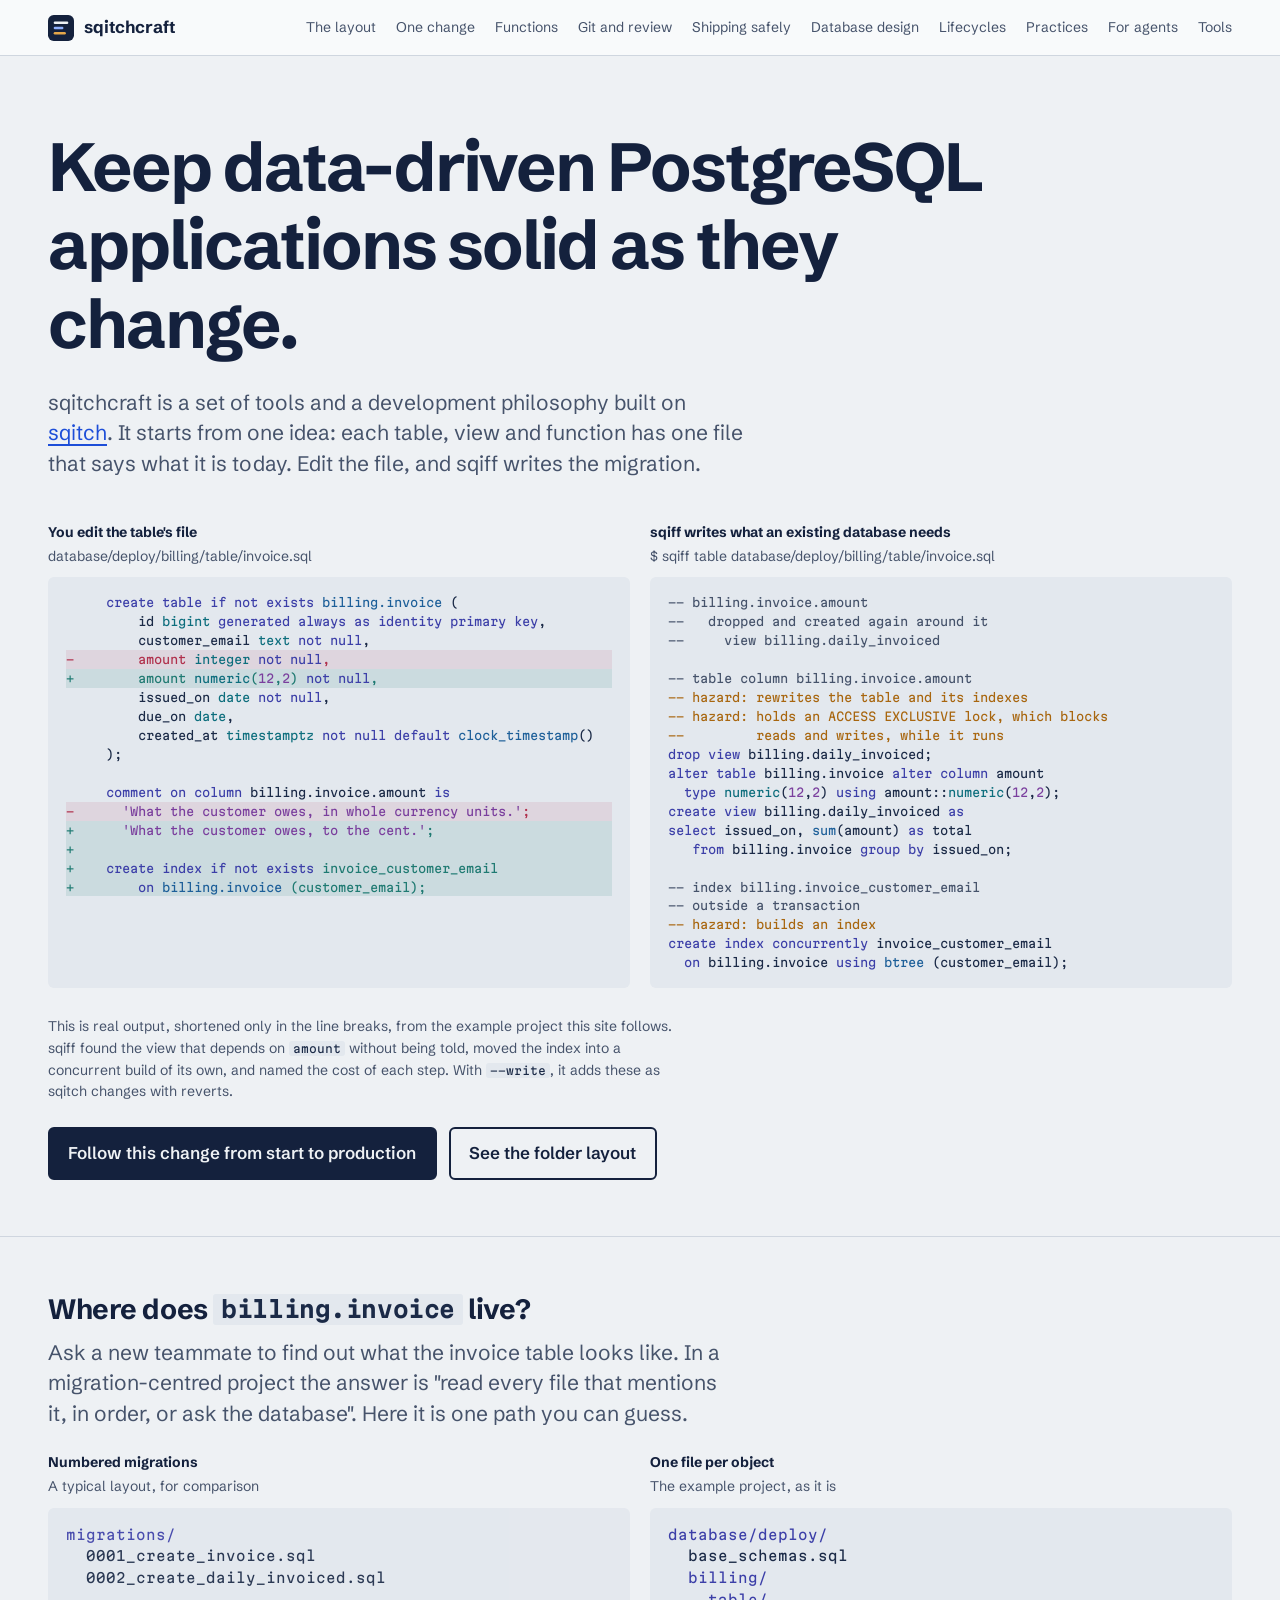
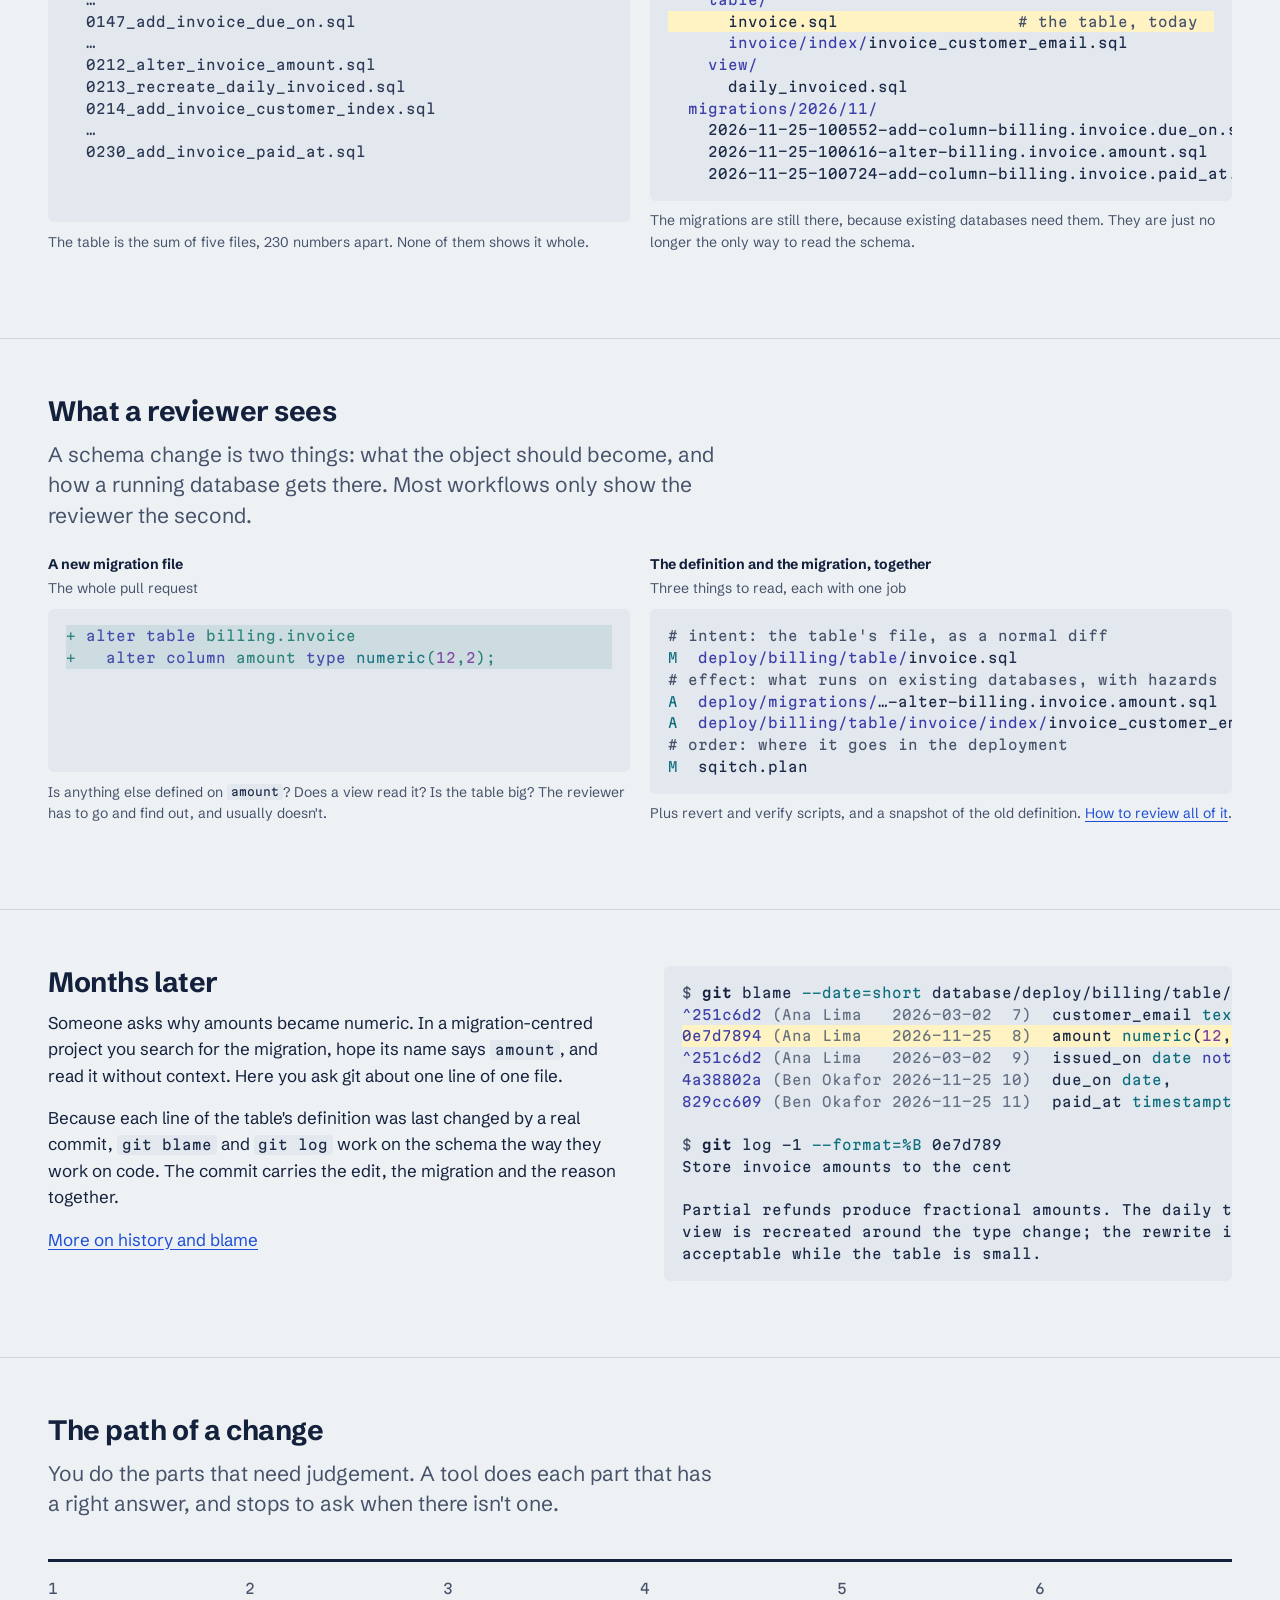
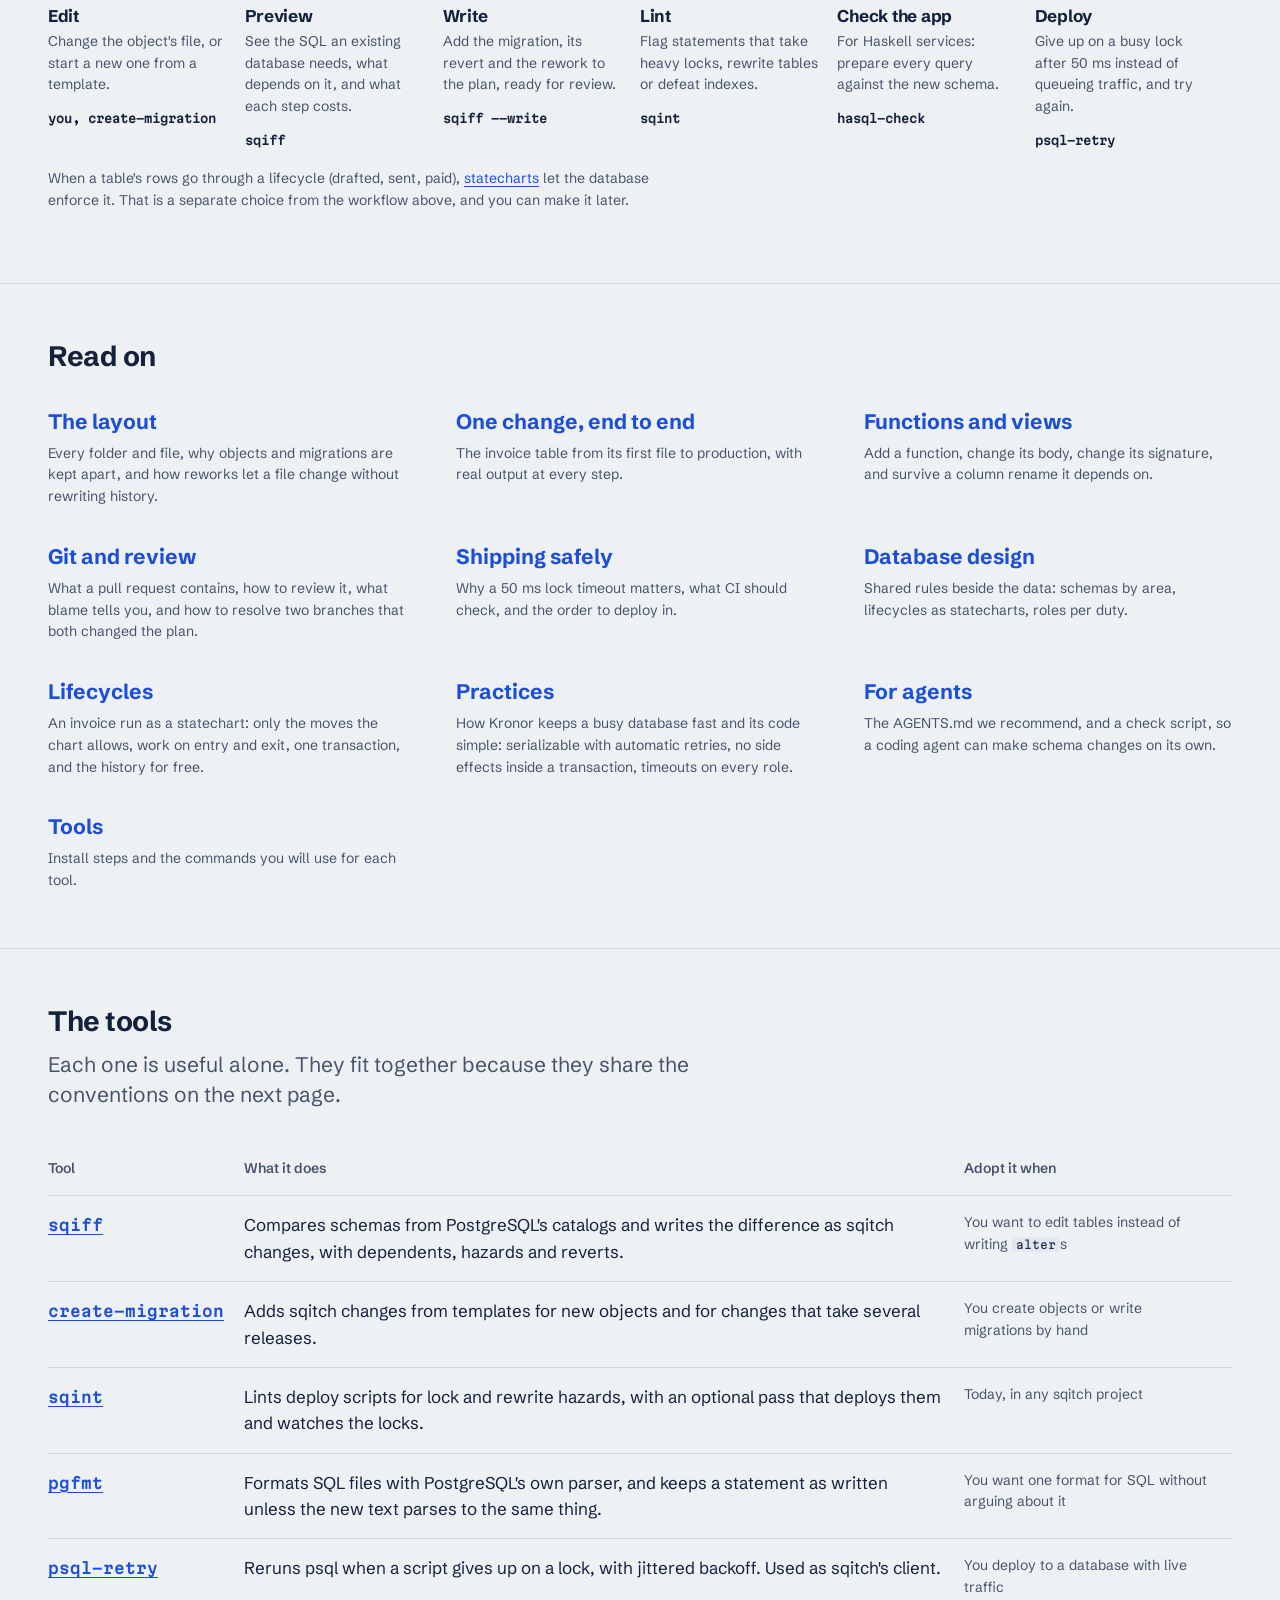
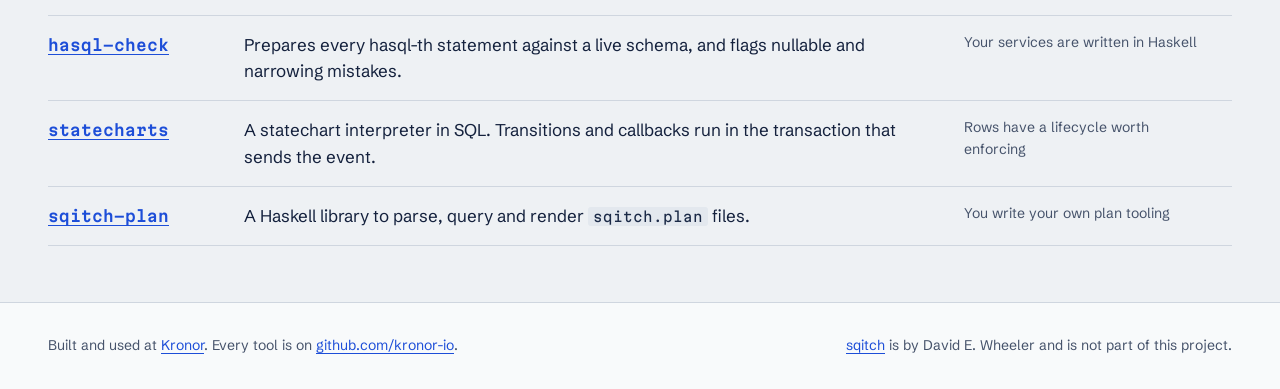
==== commit dcc95e10: "SQL keywords in lower case, as the fixed tools write them The upper case came from two tools: the cr" ====
--- a/index.html
+++ b/index.html
@@ -72,14 +72,14 @@
 alter table billing.invoice alter column amount
   type numeric(12,2) using amount::numeric(12,2);
 create view billing.daily_invoiced as
-SELECT issued_on, sum(amount) AS total
-   FROM billing.invoice GROUP BY issued_on;
+select issued_on, sum(amount) as total
+   from billing.invoice group by issued_on;
 
 <span class="c">-- index billing.invoice_customer_email
 -- outside a transaction</span>
 <span class="w">-- hazard: builds an index</span>
-CREATE INDEX CONCURRENTLY invoice_customer_email
-  ON billing.invoice USING btree (customer_email);</pre>
+create index concurrently invoice_customer_email
+  on billing.invoice using btree (customer_email);</pre>
       </div>
     </div>
     <p class="arrow-note">This is real output, shortened only in the line breaks, from the example project this site follows. sqiff found the view that depends on <code>amount</code> without being told, moved the index into a concurrent build of its own, and named the cost of each step. With <code>--write</code>, it adds these as sqitch changes with reverts.</p>
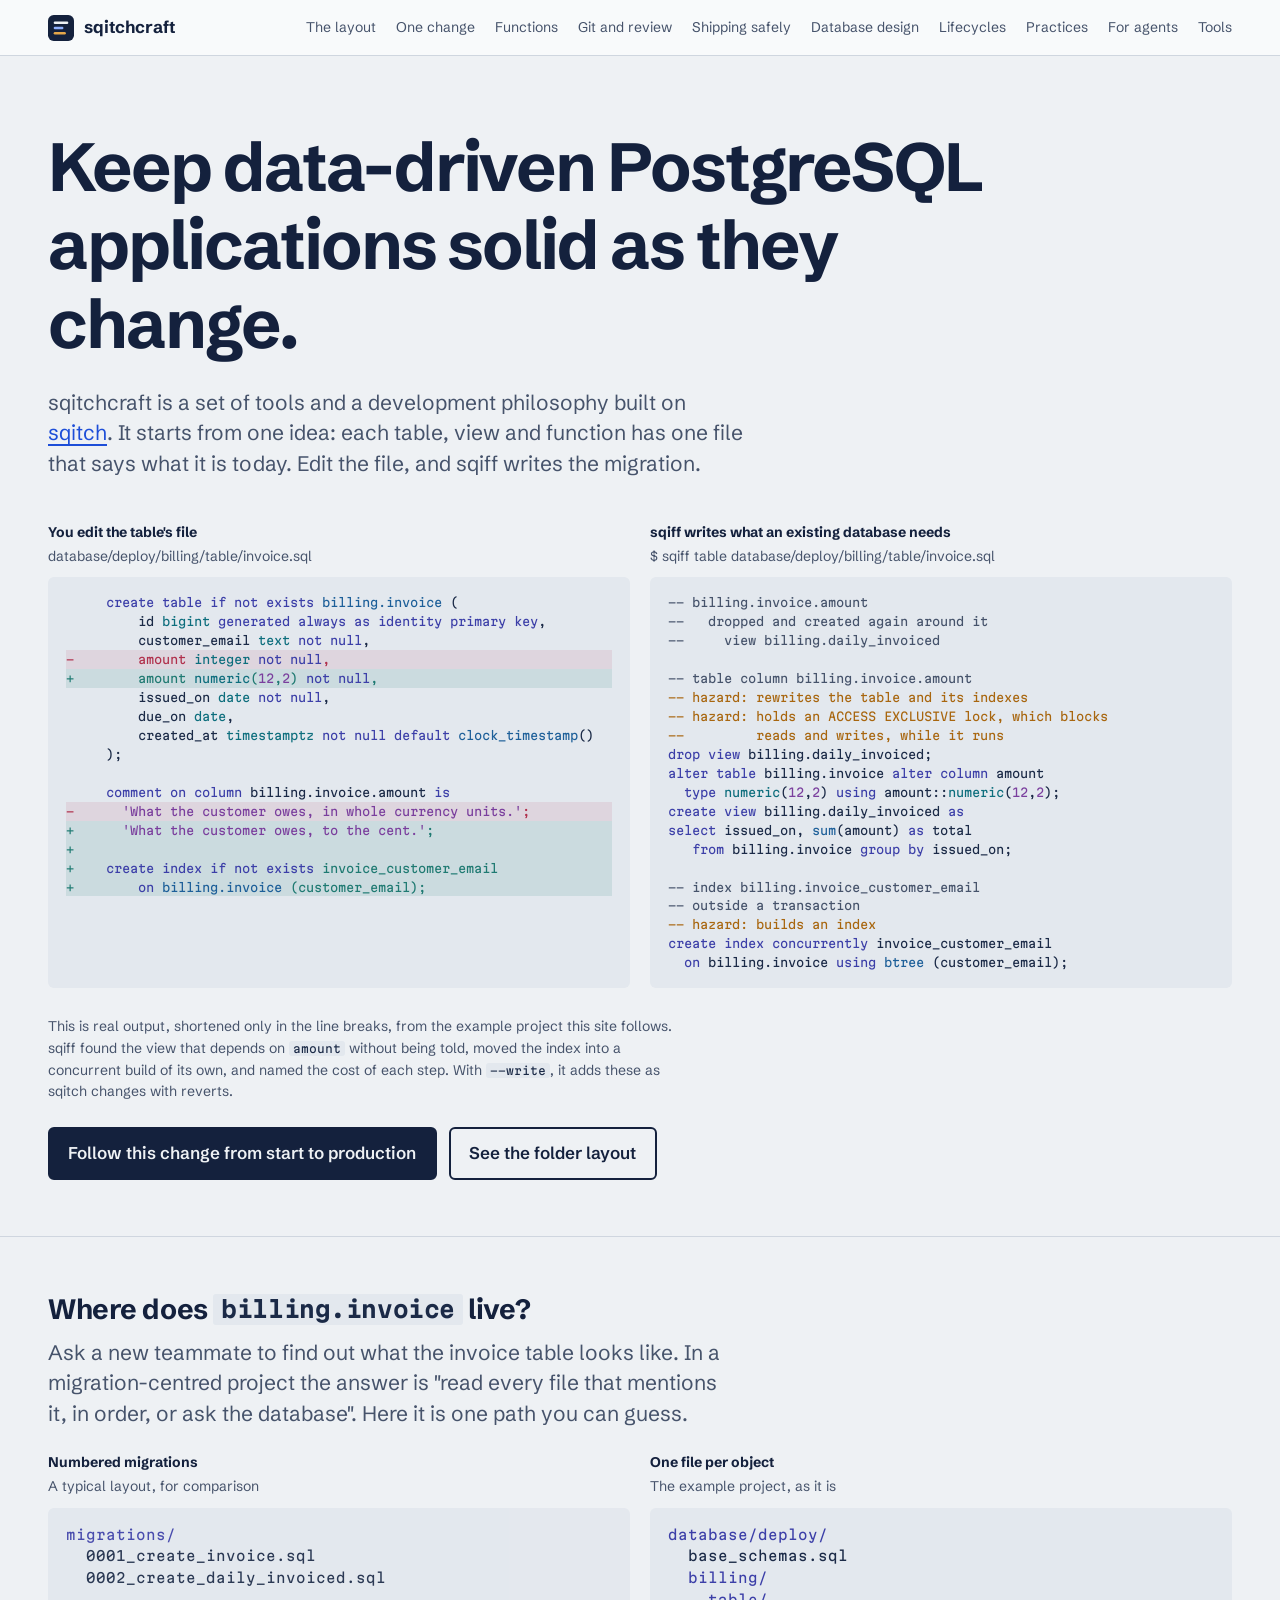
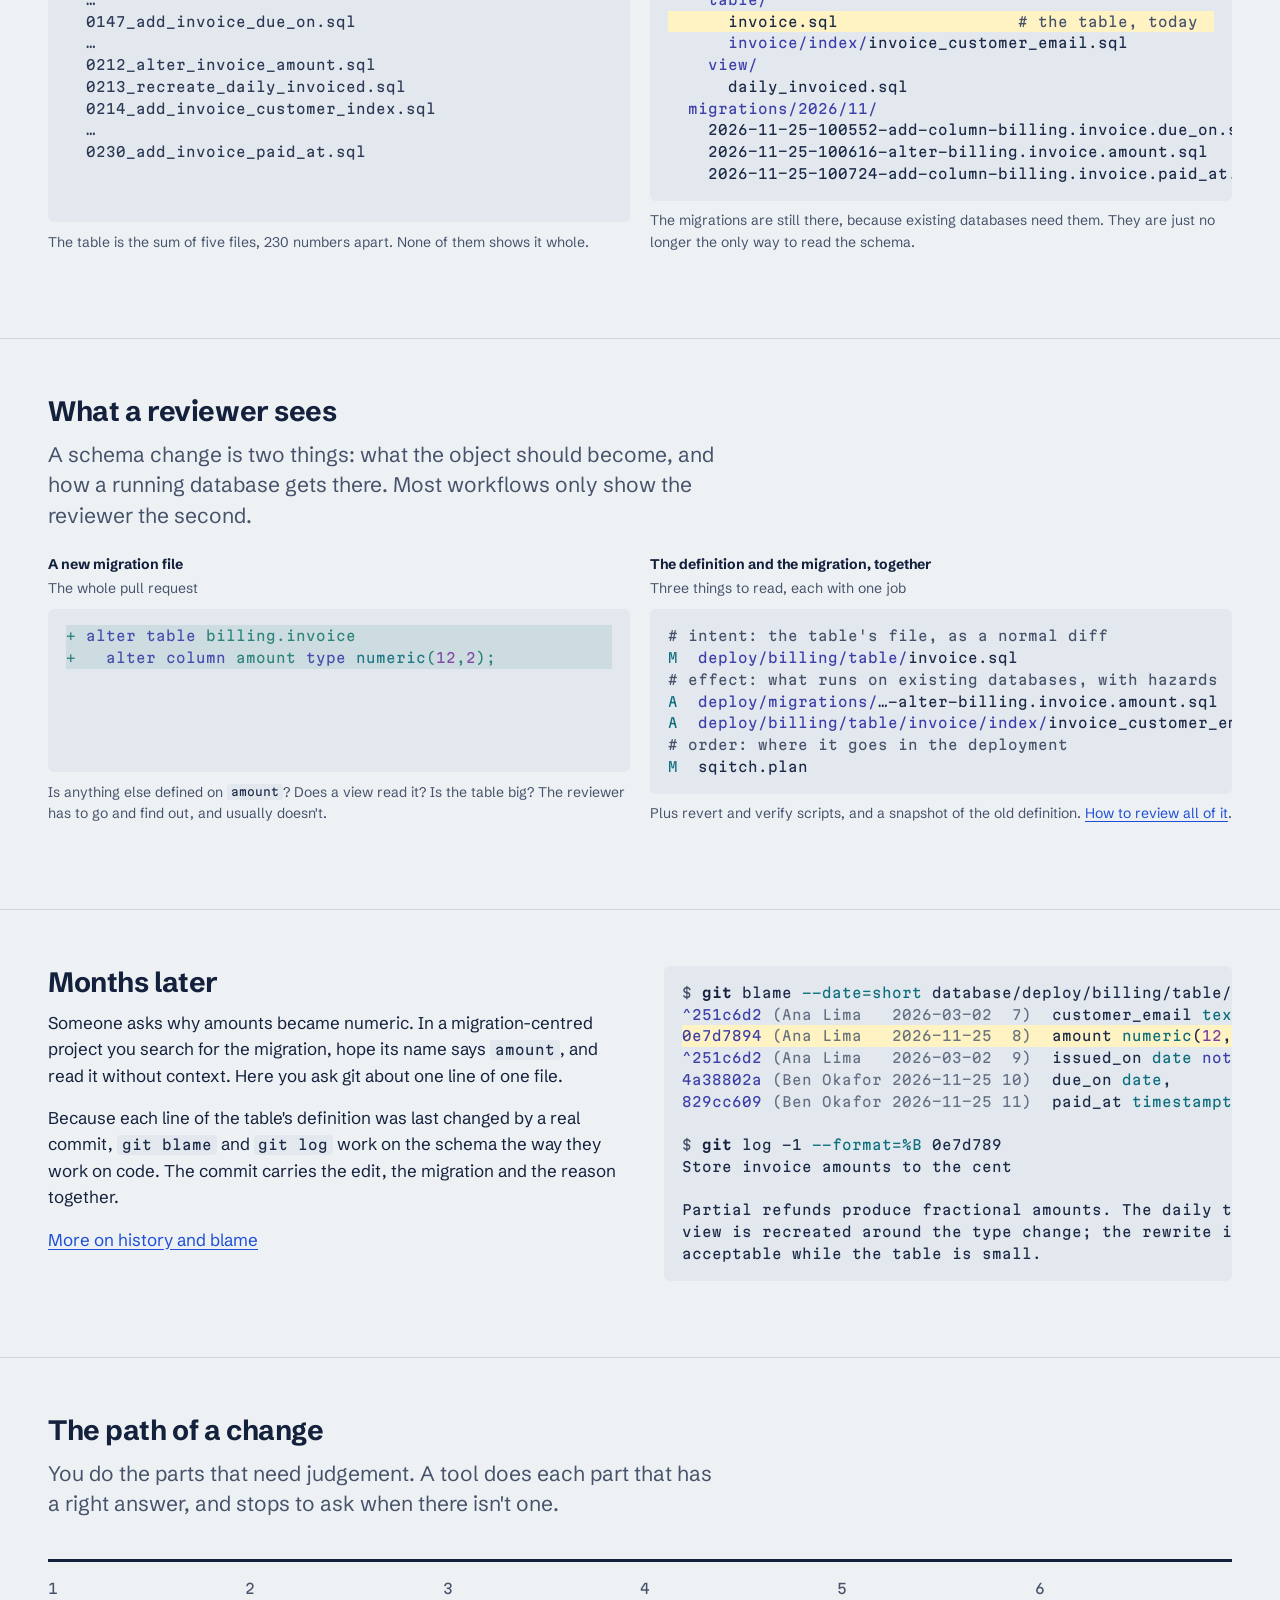
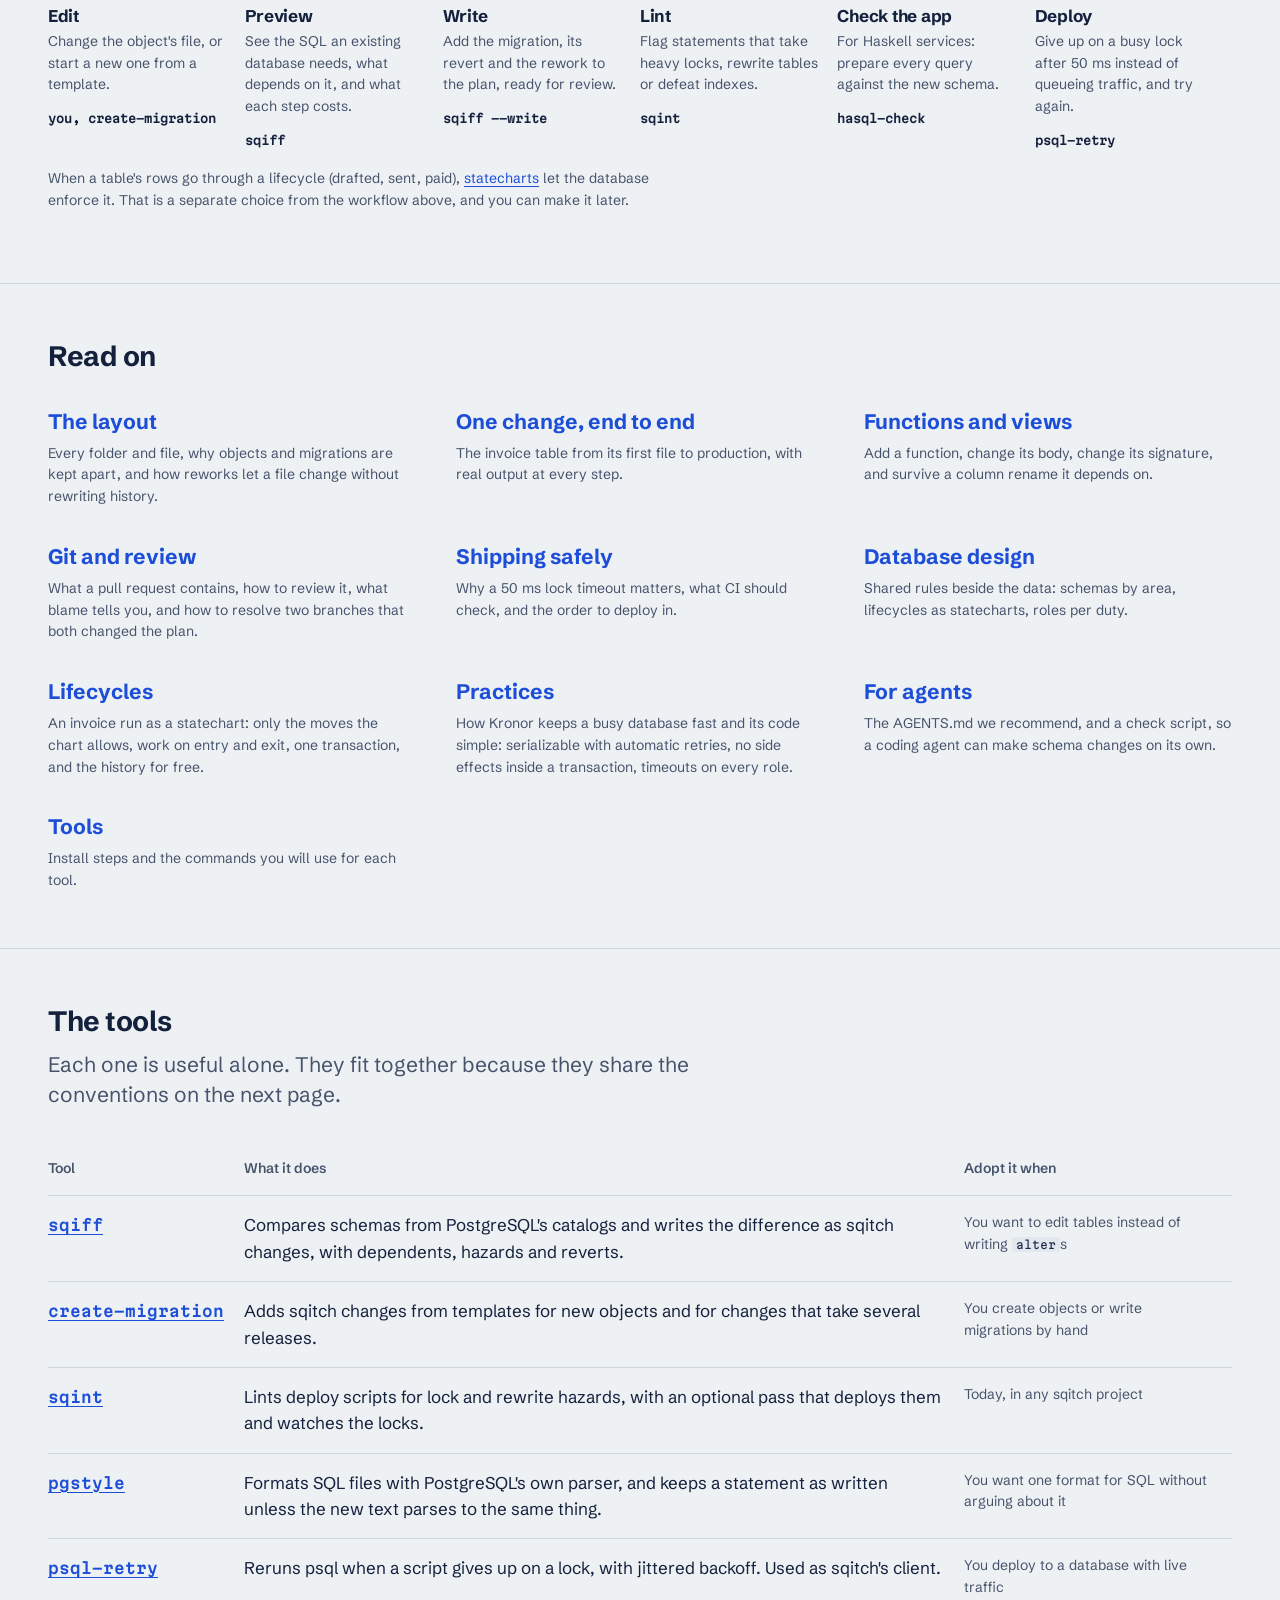
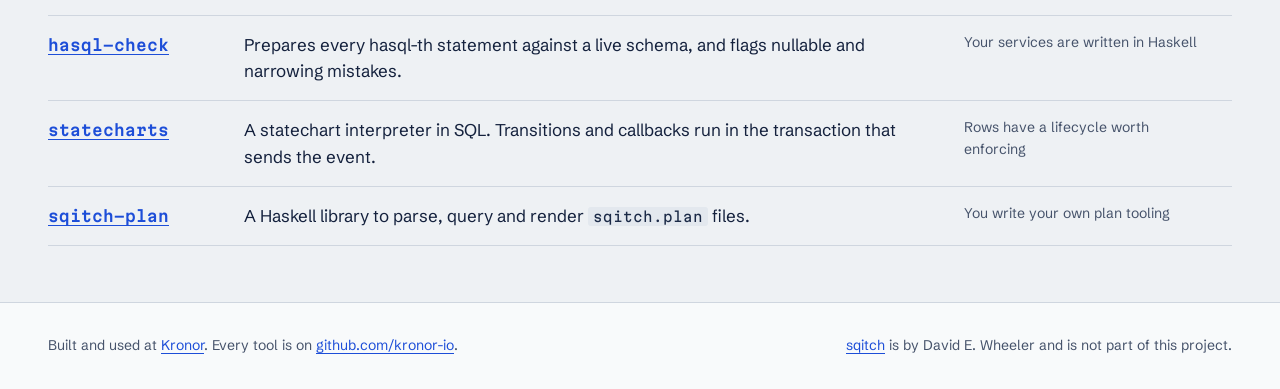
==== commit 6c25b91f: "Rename pgfmt to pgstyle pgfmt was renamed to pgstyle, released as 0.1.2.0. Update the command, the r" ====
--- a/index.html
+++ b/index.html
@@ -253,7 +253,7 @@
           <tr><td><a href="tools.html#sqiff">sqiff</a></td><td>Compares schemas from PostgreSQL's catalogs and writes the difference as sqitch changes, with dependents, hazards and reverts.</td><td class="kind">You want to edit tables instead of writing <code>alter</code>s</td></tr>
           <tr><td><a href="tools.html#create-migration">create-migration</a></td><td>Adds sqitch changes from templates for new objects and for changes that take several releases.</td><td class="kind">You create objects or write migrations by hand</td></tr>
           <tr><td><a href="tools.html#sqint">sqint</a></td><td>Lints deploy scripts for lock and rewrite hazards, with an optional pass that deploys them and watches the locks.</td><td class="kind">Today, in any sqitch project</td></tr>
-          <tr><td><a href="tools.html#pgfmt">pgfmt</a></td><td>Formats SQL files with PostgreSQL's own parser, and keeps a statement as written unless the new text parses to the same thing.</td><td class="kind">You want one format for SQL without arguing about it</td></tr>
+          <tr><td><a href="tools.html#pgstyle">pgstyle</a></td><td>Formats SQL files with PostgreSQL's own parser, and keeps a statement as written unless the new text parses to the same thing.</td><td class="kind">You want one format for SQL without arguing about it</td></tr>
           <tr><td><a href="tools.html#psql-retry">psql-retry</a></td><td>Reruns psql when a script gives up on a lock, with jittered backoff. Used as sqitch's client.</td><td class="kind">You deploy to a database with live traffic</td></tr>
           <tr><td><a href="tools.html#hasql-check">hasql-check</a></td><td>Prepares every hasql-th statement against a live schema, and flags nullable and narrowing mistakes.</td><td class="kind">Your services are written in Haskell</td></tr>
           <tr><td><a href="tools.html#statecharts">statecharts</a></td><td>A statechart interpreter in SQL. Transitions and callbacks run in the transaction that sends the event.</td><td class="kind">Rows have a lifecycle worth enforcing</td></tr>
